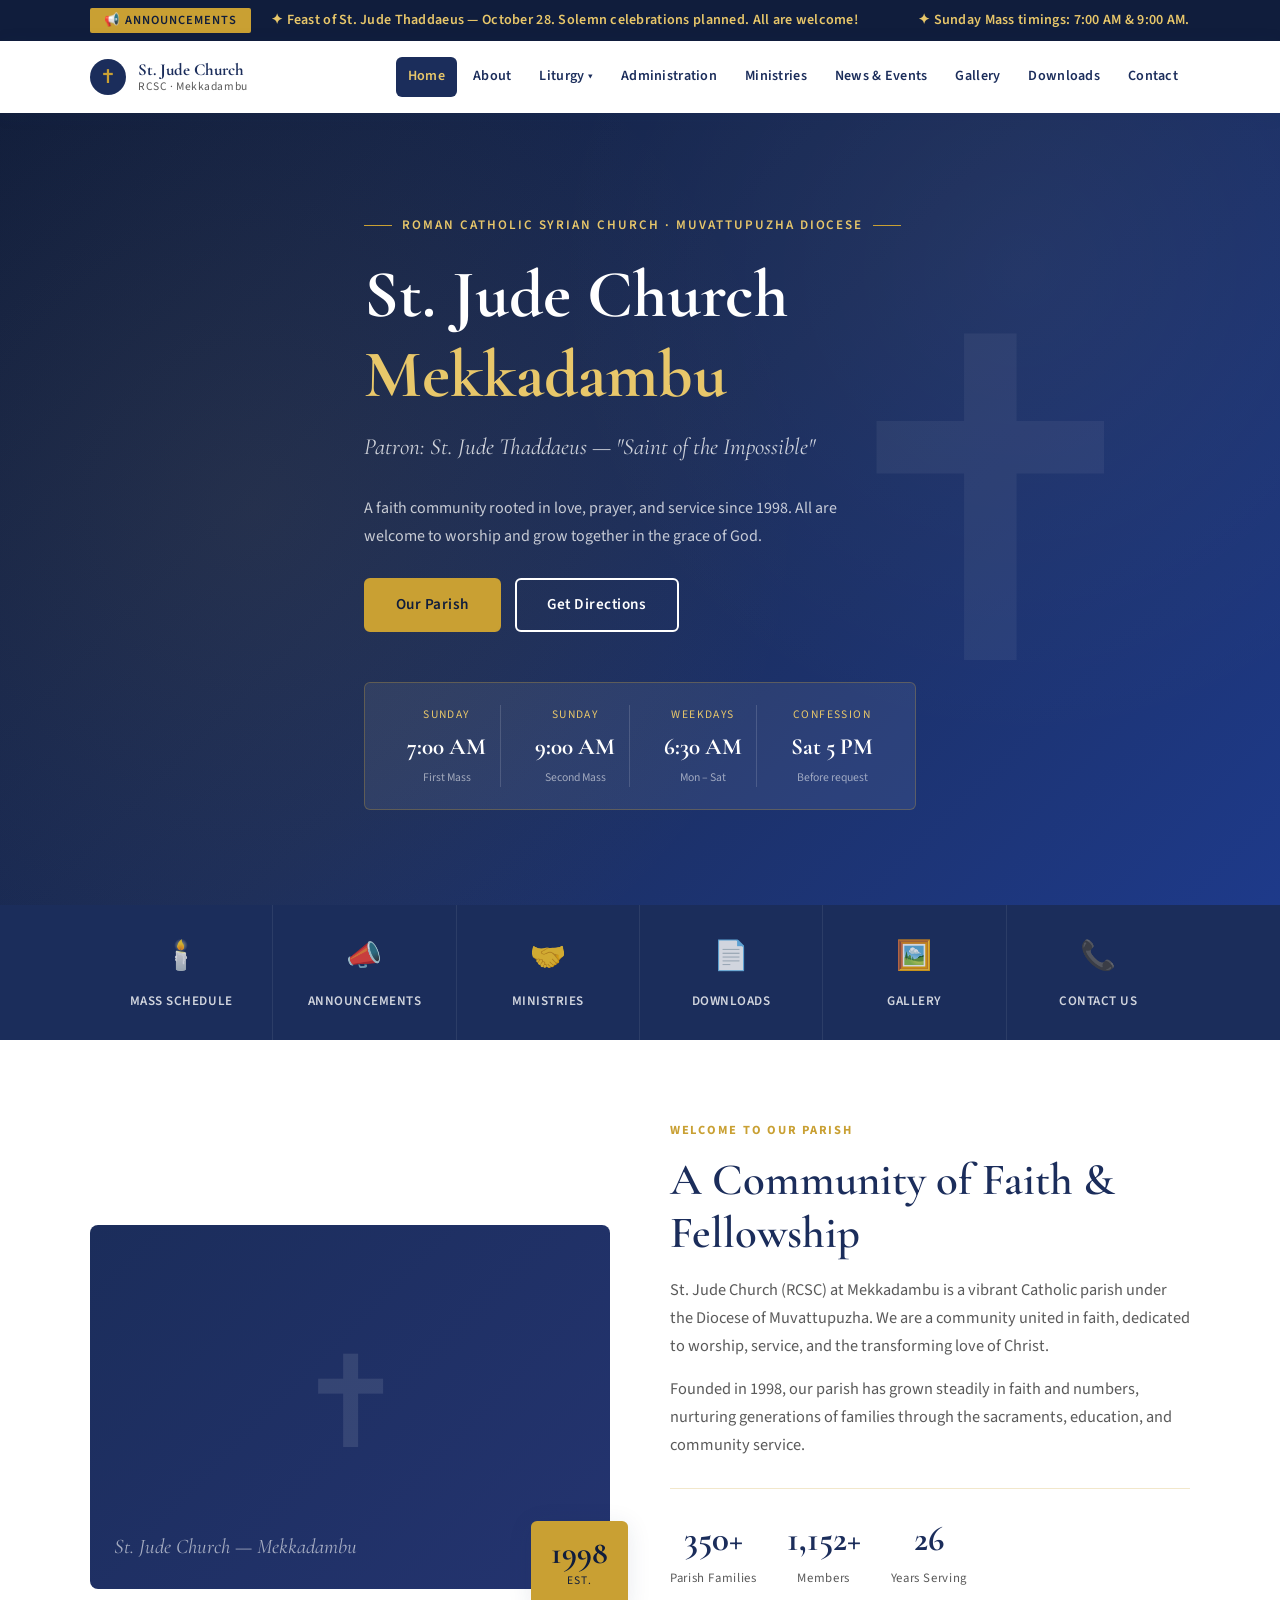
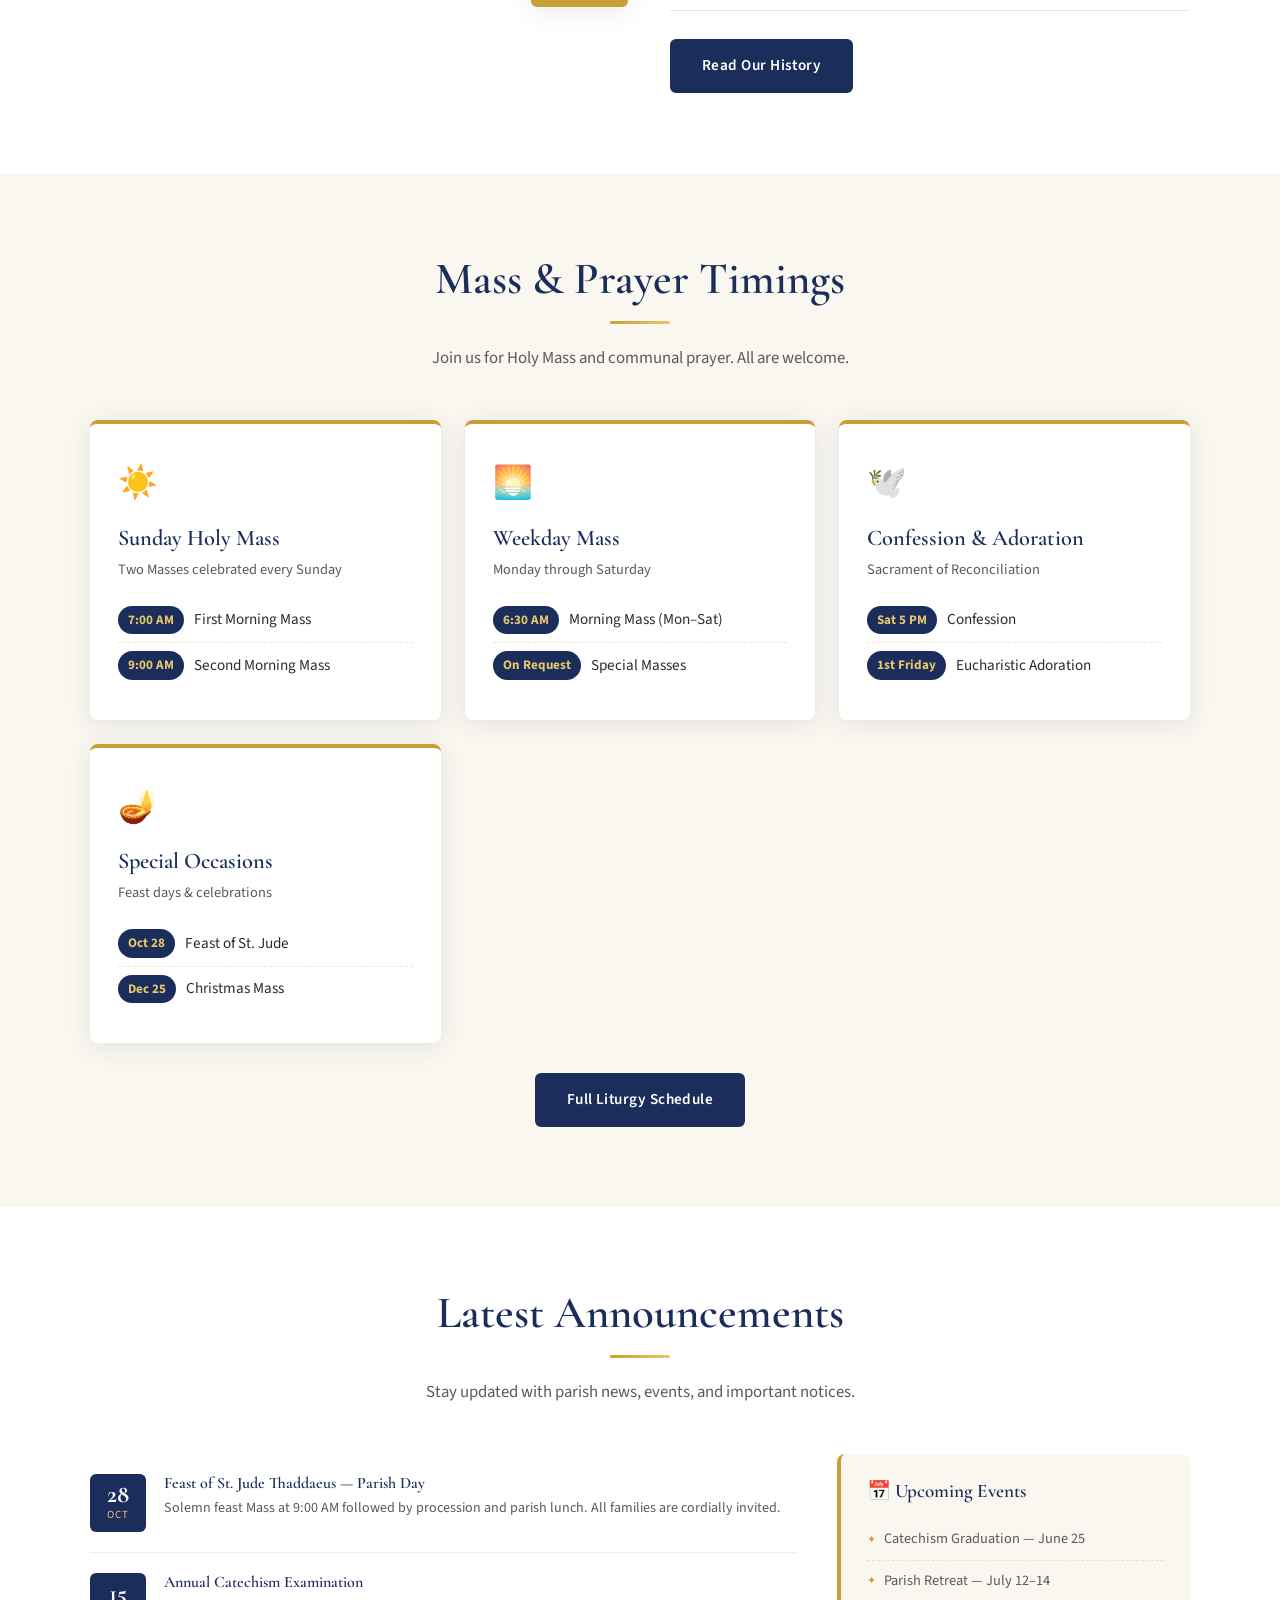
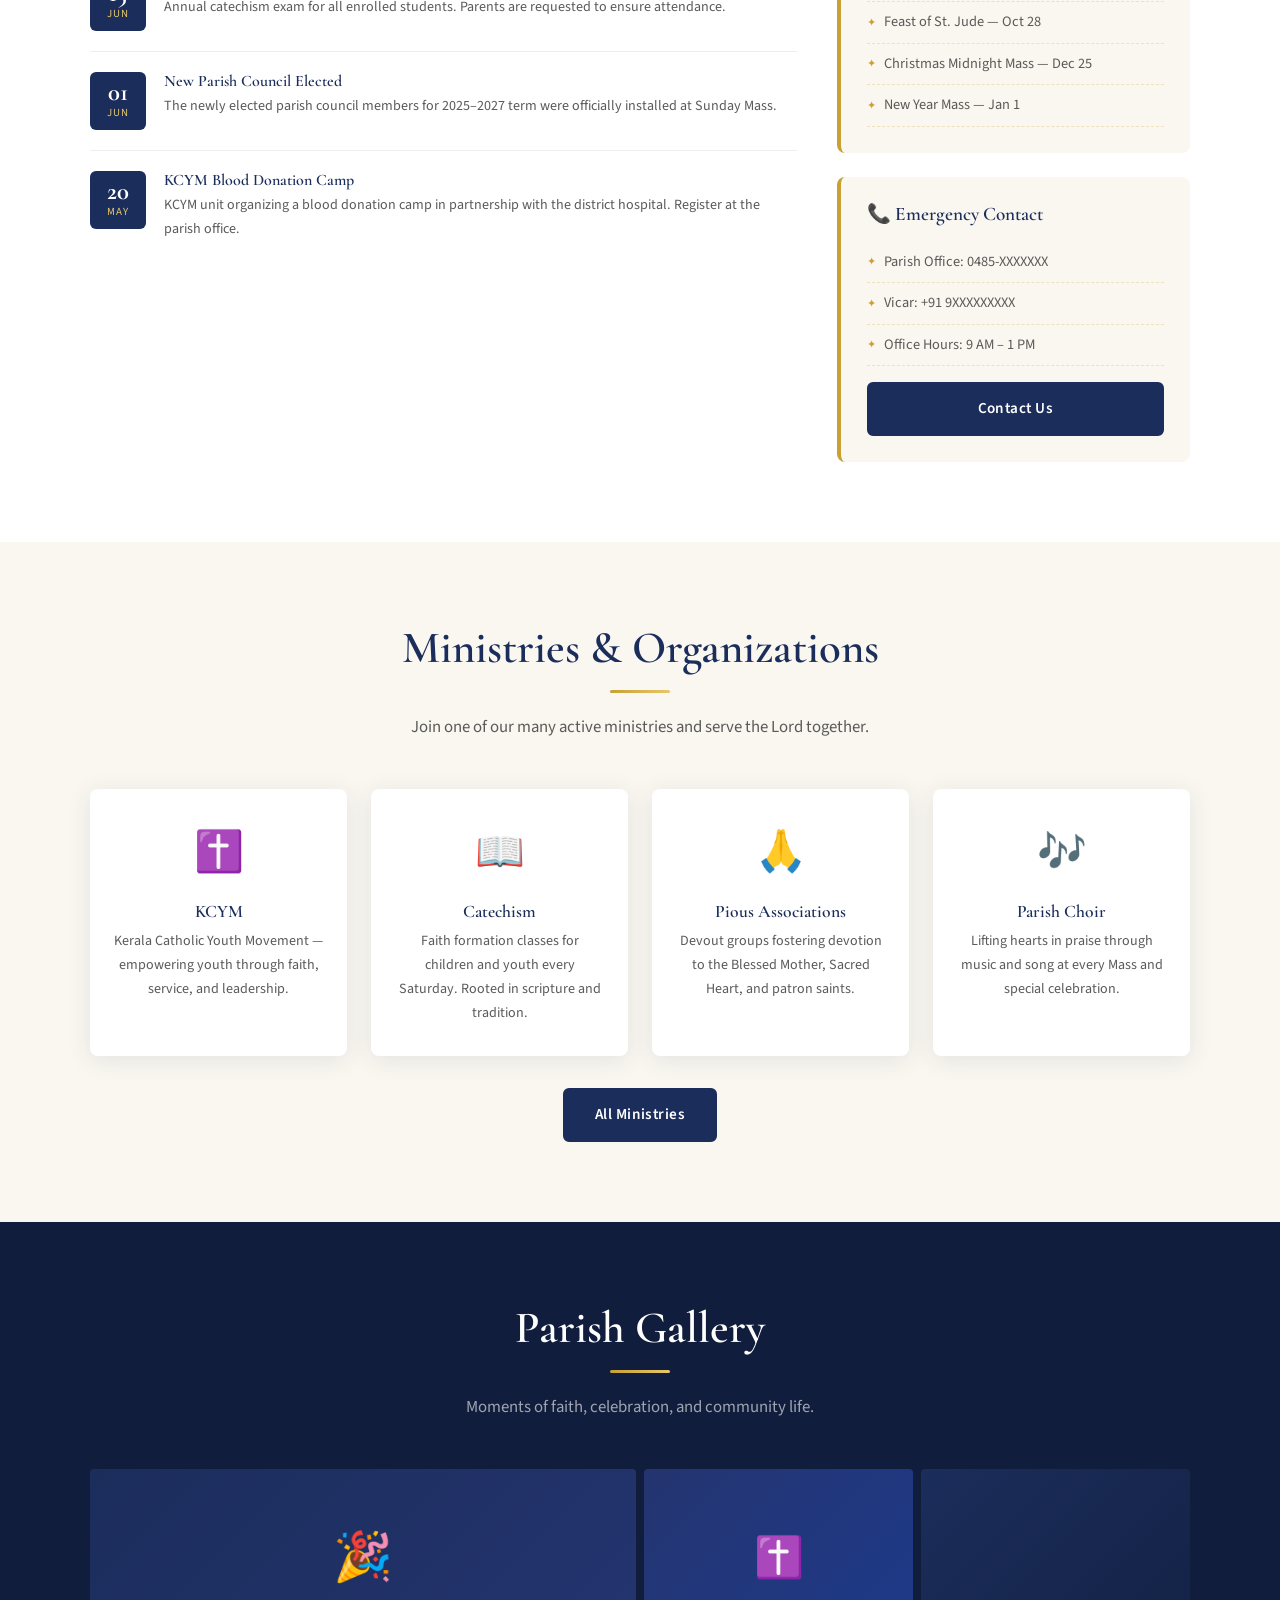
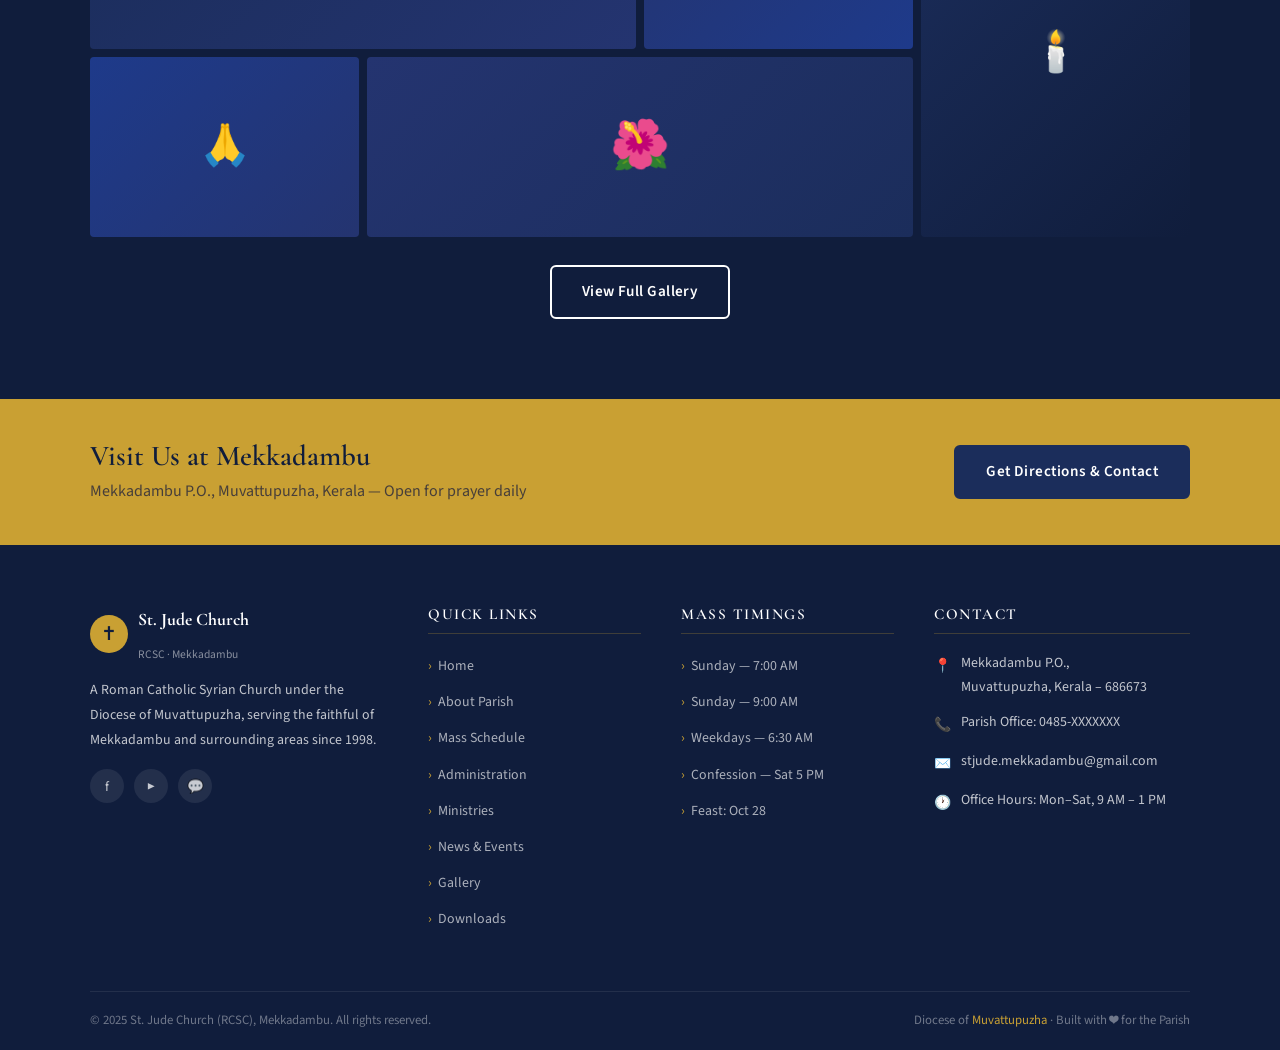
==== index.html @ ffa92507 "Add files via upload" ====
<!DOCTYPE html>
<html lang="en">
<head>
  <meta charset="UTF-8" />
  <meta name="viewport" content="width=device-width, initial-scale=1.0" />
  <meta name="description" content="St. Jude Church (RCSC), Mekkadambu — Roman Catholic Syrian Church, Muvattupuzha Diocese. Mass timings, news, and parish information." />
  <title>St. Jude Church (RCSC), Mekkadambu</title>
  <link rel="preconnect" href="https://fonts.googleapis.com" />
  <link rel="preconnect" href="https://fonts.gstatic.com" crossorigin />
  <link href="https://fonts.googleapis.com/css2?family=Cormorant+Garamond:ital,wght@0,400;0,600;0,700;1,400;1,600&family=Source+Sans+3:wght@400;600;700&display=swap" rel="stylesheet" />
  <link rel="stylesheet" href="css/style.css" />
</head>
<body>

<!-- ══════════════════════════════
     ANNOUNCEMENT TICKER
══════════════════════════════ -->
<div class="ticker-wrap" aria-label="Announcements">
  <div class="container" style="display:flex;align-items:center;">
    <span class="ticker-label">📢 Announcements</span>
    <div class="ticker-inner" style="flex:1;overflow:hidden;">
      <div class="ticker-content">
        <span>✦ Feast of St. Jude Thaddaeus — October 28. Solemn celebrations planned. All are welcome!</span>
        <span>✦ Sunday Mass timings: 7:00 AM &amp; 9:00 AM. Weekday Mass: 6:30 AM.</span>
        <span>✦ Monthly KCYM meeting — 3rd Sunday after 9:00 AM Mass.</span>
        <span>✦ Parish Bulletin for May 2025 now available. Visit Downloads page.</span>
        <span>✦ Catechism classes every Saturday from 9:00 AM – 11:00 AM.</span>
        <span>✦ Feast of St. Jude Thaddaeus — October 28. Solemn celebrations planned. All are welcome!</span>
        <span>✦ Sunday Mass timings: 7:00 AM &amp; 9:00 AM. Weekday Mass: 6:30 AM.</span>
        <span>✦ Monthly KCYM meeting — 3rd Sunday after 9:00 AM Mass.</span>
        <span>✦ Parish Bulletin for May 2025 now available. Visit Downloads page.</span>
        <span>✦ Catechism classes every Saturday from 9:00 AM – 11:00 AM.</span>
      </div>
    </div>
  </div>
</div>

<!-- ══════════════════════════════
     NAVBAR
══════════════════════════════ -->
<header id="navbar" role="banner">
  <div class="container nav-inner">
    <a href="index.html" class="nav-brand" aria-label="St. Jude Church Home">
      <div class="cross-icon" aria-hidden="true">✝</div>
      <div class="nav-brand-text">
        <span class="nav-brand-name">St. Jude Church</span>
        <span class="nav-brand-sub">RCSC · Mekkadambu</span>
      </div>
    </a>

    <nav aria-label="Main navigation">
      <ul class="nav-menu" id="navMenu">
        <li><a href="index.html" class="active">Home</a></li>
        <li><a href="about.html">About</a></li>
        <li class="nav-item">
          <a href="liturgy.html">Liturgy ▾</a>
          <ul class="dropdown">
            <li><a href="liturgy.html">Mass Schedule</a></li>
            <li><a href="liturgy.html#feast">Feast Days</a></li>
            <li><a href="liturgy.html#sacraments">Sacraments</a></li>
          </ul>
        </li>
        <li><a href="administration.html">Administration</a></li>
        <li><a href="ministries.html">Ministries</a></li>
        <li><a href="news.html">News &amp; Events</a></li>
        <li><a href="gallery.html">Gallery</a></li>
        <li><a href="downloads.html">Downloads</a></li>
        <li><a href="contact.html">Contact</a></li>
      </ul>
    </nav>

    <button class="nav-toggle" id="navToggle" aria-label="Toggle menu" aria-expanded="false">
      <span></span><span></span><span></span>
    </button>
  </div>
</header>

<!-- ══════════════════════════════
     HERO
══════════════════════════════ -->
<section class="hero" aria-labelledby="heroTitle">
  <div class="hero-bg-pattern" aria-hidden="true"></div>
  <div class="hero-cross" aria-hidden="true">✝</div>
  <div class="container">
    <div class="hero-content">
      <div class="hero-eyebrow">Roman Catholic Syrian Church · Muvattupuzha Diocese</div>
      <h1 id="heroTitle">St. Jude Church<br /><span>Mekkadambu</span></h1>
      <p class="hero-sub">Patron: St. Jude Thaddaeus — "Saint of the Impossible"</p>
      <p style="color:rgba(255,255,255,0.75);max-width:520px;margin-bottom:28px;">
        A faith community rooted in love, prayer, and service since 1998. 
        All are welcome to worship and grow together in the grace of God.
      </p>
      <div class="hero-actions">
        <a href="about.html" class="btn btn-primary">Our Parish</a>
        <a href="contact.html" class="btn btn-outline">Get Directions</a>
      </div>

      <!-- Mass Timings Strip -->
      <div class="hero-mass" role="region" aria-label="Mass timings">
        <div class="mass-item">
          <span class="mass-label">Sunday</span>
          <span class="mass-time">7:00 AM</span>
          <span class="mass-note">First Mass</span>
        </div>
        <div class="mass-item">
          <span class="mass-label">Sunday</span>
          <span class="mass-time">9:00 AM</span>
          <span class="mass-note">Second Mass</span>
        </div>
        <div class="mass-item">
          <span class="mass-label">Weekdays</span>
          <span class="mass-time">6:30 AM</span>
          <span class="mass-note">Mon – Sat</span>
        </div>
        <div class="mass-item">
          <span class="mass-label">Confession</span>
          <span class="mass-time">Sat 5 PM</span>
          <span class="mass-note">Before request</span>
        </div>
      </div>
    </div>
  </div>
</section>

<!-- ══════════════════════════════
     QUICK LINKS BAR
══════════════════════════════ -->
<div class="quick-links" role="navigation" aria-label="Quick links">
  <div class="container">
    <div class="quick-links-grid">
      <a href="liturgy.html" class="quick-link-item">
        <span class="quick-link-icon" aria-hidden="true">🕯️</span>
        <span class="quick-link-label">Mass Schedule</span>
      </a>
      <a href="news.html" class="quick-link-item">
        <span class="quick-link-icon" aria-hidden="true">📣</span>
        <span class="quick-link-label">Announcements</span>
      </a>
      <a href="ministries.html" class="quick-link-item">
        <span class="quick-link-icon" aria-hidden="true">🤝</span>
        <span class="quick-link-label">Ministries</span>
      </a>
      <a href="downloads.html" class="quick-link-item">
        <span class="quick-link-icon" aria-hidden="true">📄</span>
        <span class="quick-link-label">Downloads</span>
      </a>
      <a href="gallery.html" class="quick-link-item">
        <span class="quick-link-icon" aria-hidden="true">🖼️</span>
        <span class="quick-link-label">Gallery</span>
      </a>
      <a href="contact.html" class="quick-link-item">
        <span class="quick-link-icon" aria-hidden="true">📞</span>
        <span class="quick-link-label">Contact Us</span>
      </a>
    </div>
  </div>
</div>

<!-- ══════════════════════════════
     WELCOME / ABOUT
══════════════════════════════ -->
<section class="welcome-section section">
  <div class="container">
    <div class="welcome-grid">
      <div class="welcome-image-wrap reveal">
        <div class="img-placeholder">
          <div class="cross-large" aria-hidden="true">✝</div>
          <div style="position:absolute;bottom:24px;left:24px;color:rgba(255,255,255,0.6);font-family:var(--ff-display);font-size:1.3rem;font-style:italic;">
            St. Jude Church — Mekkadambu
          </div>
        </div>
        <div class="img-badge">
          <span class="year">1998</span>
          <span class="since">Est.</span>
        </div>
      </div>

      <div class="welcome-text reveal reveal-delay-2">
        <span class="eyebrow">Welcome to Our Parish</span>
        <h2>A Community of Faith &amp; Fellowship</h2>
        <p>St. Jude Church (RCSC) at Mekkadambu is a vibrant Catholic parish under the Diocese of Muvattupuzha. 
           We are a community united in faith, dedicated to worship, service, and the transforming love of Christ.</p>
        <p>Founded in 1998, our parish has grown steadily in faith and numbers, nurturing generations of families 
           through the sacraments, education, and community service.</p>

        <div class="welcome-stats">
          <div class="stat-item">
            <span class="stat-num" data-count="350" data-suffix="+">350+</span>
            <span class="stat-lbl">Parish Families</span>
          </div>
          <div class="stat-item">
            <span class="stat-num" data-count="1200" data-suffix="+">1200+</span>
            <span class="stat-lbl">Members</span>
          </div>
          <div class="stat-item">
            <span class="stat-num" data-count="26">26</span>
            <span class="stat-lbl">Years Serving</span>
          </div>
        </div>
        <a href="about.html" class="btn btn-navy">Read Our History</a>
      </div>
    </div>
  </div>
</section>

<!-- ══════════════════════════════
     MASS SCHEDULE
══════════════════════════════ -->
<section class="mass-section section" id="massSchedule">
  <div class="container">
    <div class="section-heading reveal">
      <h2>Mass &amp; Prayer Timings</h2>
      <div class="divider"></div>
      <p>Join us for Holy Mass and communal prayer. All are welcome.</p>
    </div>

    <div class="mass-cards">
      <div class="mass-card reveal reveal-delay-1">
        <div class="mass-card-icon">☀️</div>
        <h3>Sunday Holy Mass</h3>
        <p style="font-size:.9rem;color:var(--text-light);">Two Masses celebrated every Sunday</p>
        <ul class="time-list">
          <li><span class="time-badge">7:00 AM</span> First Morning Mass</li>
          <li><span class="time-badge">9:00 AM</span> Second Morning Mass</li>
        </ul>
      </div>

      <div class="mass-card reveal reveal-delay-2">
        <div class="mass-card-icon">🌅</div>
        <h3>Weekday Mass</h3>
        <p style="font-size:.9rem;color:var(--text-light);">Monday through Saturday</p>
        <ul class="time-list">
          <li><span class="time-badge">6:30 AM</span> Morning Mass (Mon–Sat)</li>
          <li><span class="time-badge">On Request</span> Special Masses</li>
        </ul>
      </div>

      <div class="mass-card reveal reveal-delay-3">
        <div class="mass-card-icon">🕊️</div>
        <h3>Confession &amp; Adoration</h3>
        <p style="font-size:.9rem;color:var(--text-light);">Sacrament of Reconciliation</p>
        <ul class="time-list">
          <li><span class="time-badge">Sat 5 PM</span> Confession</li>
          <li><span class="time-badge">1st Friday</span> Eucharistic Adoration</li>
        </ul>
      </div>

      <div class="mass-card reveal reveal-delay-4">
        <div class="mass-card-icon">🪔</div>
        <h3>Special Occasions</h3>
        <p style="font-size:.9rem;color:var(--text-light);">Feast days &amp; celebrations</p>
        <ul class="time-list">
          <li><span class="time-badge">Oct 28</span> Feast of St. Jude</li>
          <li><span class="time-badge">Dec 25</span> Christmas Mass</li>
        </ul>
      </div>
    </div>
    <div class="text-center" style="margin-top:30px;">
      <a href="liturgy.html" class="btn btn-navy">Full Liturgy Schedule</a>
    </div>
  </div>
</section>

<!-- ══════════════════════════════
     ANNOUNCEMENTS
══════════════════════════════ -->
<section class="announcements section bg-white" id="announcements">
  <div class="container">
    <div class="section-heading reveal">
      <h2>Latest Announcements</h2>
      <div class="divider"></div>
      <p>Stay updated with parish news, events, and important notices.</p>
    </div>

    <div class="announcements-grid">
      <div class="ann-list reveal">
        <div class="ann-item">
          <div class="ann-date"><span class="day">28</span><span class="mon">Oct</span></div>
          <div class="ann-body">
            <h4>Feast of St. Jude Thaddaeus — Parish Day</h4>
            <p>Solemn feast Mass at 9:00 AM followed by procession and parish lunch. All families are cordially invited.</p>
          </div>
        </div>
        <div class="ann-item">
          <div class="ann-date"><span class="day">15</span><span class="mon">Jun</span></div>
          <div class="ann-body">
            <h4>Annual Catechism Examination</h4>
            <p>Annual catechism exam for all enrolled students. Parents are requested to ensure attendance.</p>
          </div>
        </div>
        <div class="ann-item">
          <div class="ann-date"><span class="day">01</span><span class="mon">Jun</span></div>
          <div class="ann-body">
            <h4>New Parish Council Elected</h4>
            <p>The newly elected parish council members for 2025–2027 term were officially installed at Sunday Mass.</p>
          </div>
        </div>
        <div class="ann-item">
          <div class="ann-date"><span class="day">20</span><span class="mon">May</span></div>
          <div class="ann-body">
            <h4>KCYM Blood Donation Camp</h4>
            <p>KCYM unit organizing a blood donation camp in partnership with the district hospital. Register at the parish office.</p>
          </div>
        </div>
      </div>

      <div class="reveal reveal-delay-2">
        <div class="sidebar-card" style="margin-bottom:24px;">
          <h3>📅 Upcoming Events</h3>
          <ul>
            <li>Catechism Graduation — June 25</li>
            <li>Parish Retreat — July 12–14</li>
            <li>Feast of St. Jude — Oct 28</li>
            <li>Christmas Midnight Mass — Dec 25</li>
            <li>New Year Mass — Jan 1</li>
          </ul>
        </div>

        <div class="sidebar-card">
          <h3>📞 Emergency Contact</h3>
          <ul>
            <li>Parish Office: 0485-XXXXXXX</li>
            <li>Vicar: +91 9XXXXXXXXX</li>
            <li>Office Hours: 9 AM – 1 PM</li>
          </ul>
          <a href="contact.html" class="btn btn-navy" style="margin-top:16px;width:100%;text-align:center;">Contact Us</a>
        </div>
      </div>
    </div>
  </div>
</section>

<!-- ══════════════════════════════
     MINISTRIES PREVIEW
══════════════════════════════ -->
<section class="ministries-section section" id="ministries">
  <div class="container">
    <div class="section-heading reveal">
      <h2>Ministries &amp; Organizations</h2>
      <div class="divider"></div>
      <p>Join one of our many active ministries and serve the Lord together.</p>
    </div>

    <div class="ministries-grid">
      <div class="ministry-card reveal reveal-delay-1">
        <span class="ministry-icon">✝️</span>
        <h3>KCYM</h3>
        <p>Kerala Catholic Youth Movement — empowering youth through faith, service, and leadership.</p>
      </div>
      <div class="ministry-card reveal reveal-delay-2">
        <span class="ministry-icon">📖</span>
        <h3>Catechism</h3>
        <p>Faith formation classes for children and youth every Saturday. Rooted in scripture and tradition.</p>
      </div>
      <div class="ministry-card reveal reveal-delay-3">
        <span class="ministry-icon">🙏</span>
        <h3>Pious Associations</h3>
        <p>Devout groups fostering devotion to the Blessed Mother, Sacred Heart, and patron saints.</p>
      </div>
      <div class="ministry-card reveal reveal-delay-4">
        <span class="ministry-icon">🎶</span>
        <h3>Parish Choir</h3>
        <p>Lifting hearts in praise through music and song at every Mass and special celebration.</p>
      </div>
    </div>
    <div class="text-center" style="margin-top:32px;">
      <a href="ministries.html" class="btn btn-navy">All Ministries</a>
    </div>
  </div>
</section>

<!-- ══════════════════════════════
     GALLERY PREVIEW
══════════════════════════════ -->
<section class="gallery-preview">
  <div class="container">
    <div class="section-heading reveal">
      <h2>Parish Gallery</h2>
      <div class="divider"></div>
      <p style="color:rgba(255,255,255,0.6);">Moments of faith, celebration, and community life.</p>
    </div>

    <div class="gallery-grid">
      <div class="gallery-item wide" style="background:linear-gradient(135deg,#1b2d5b,#243470);font-size:3rem;">🎉</div>
      <div class="gallery-item" style="background:linear-gradient(135deg,#243470,#1e3a8a);font-size:2.5rem;">✝️</div>
      <div class="gallery-item tall" style="background:linear-gradient(135deg,#1b2d5b,#101d3c);font-size:2.5rem;">🕯️</div>
      <div class="gallery-item" style="background:linear-gradient(135deg,#1e3a8a,#243470);font-size:2.5rem;">🙏</div>
      <div class="gallery-item wide" style="background:linear-gradient(135deg,#243470,#1b2d5b);font-size:3rem;">🌺</div>
    </div>

    <div class="text-center" style="margin-top:28px;">
      <a href="gallery.html" class="btn btn-outline">View Full Gallery</a>
    </div>
  </div>
</section>

<!-- ══════════════════════════════
     CONTACT CTA STRIP
══════════════════════════════ -->
<div class="contact-strip">
  <div class="container">
    <div class="contact-strip-inner">
      <div>
        <h2>Visit Us at Mekkadambu</h2>
        <p>Mekkadambu P.O., Muvattupuzha, Kerala — Open for prayer daily</p>
      </div>
      <a href="contact.html" class="btn btn-navy">Get Directions &amp; Contact</a>
    </div>
  </div>
</div>

<!-- ══════════════════════════════
     FOOTER
══════════════════════════════ -->
<footer>
  <div class="container">
    <div class="footer-grid">
      <div class="footer-brand">
        <div style="display:flex;align-items:center;gap:10px;margin-bottom:14px;">
          <div style="width:38px;height:38px;background:var(--gold);border-radius:50%;display:flex;align-items:center;justify-content:center;font-size:1.2rem;color:var(--navy-dark);">✝</div>
          <div>
            <span class="nav-brand-name" style="font-family:var(--ff-display);font-size:1.1rem;">St. Jude Church</span>
            <span style="font-size:0.72rem;color:rgba(255,255,255,0.5);display:block;">RCSC · Mekkadambu</span>
          </div>
        </div>
        <p>A Roman Catholic Syrian Church under the Diocese of Muvattupuzha, serving the faithful of Mekkadambu and surrounding areas since 1998.</p>
        <div class="social-links" aria-label="Social media">
          <a href="#" class="social-link" aria-label="Facebook">f</a>
          <a href="#" class="social-link" aria-label="YouTube">▶</a>
          <a href="#" class="social-link" aria-label="WhatsApp">💬</a>
        </div>
      </div>

      <div class="footer-col">
        <h4>Quick Links</h4>
        <ul>
          <li><a href="index.html">Home</a></li>
          <li><a href="about.html">About Parish</a></li>
          <li><a href="liturgy.html">Mass Schedule</a></li>
          <li><a href="administration.html">Administration</a></li>
          <li><a href="ministries.html">Ministries</a></li>
          <li><a href="news.html">News &amp; Events</a></li>
          <li><a href="gallery.html">Gallery</a></li>
          <li><a href="downloads.html">Downloads</a></li>
        </ul>
      </div>

      <div class="footer-col">
        <h4>Mass Timings</h4>
        <ul>
          <li><a href="liturgy.html">Sunday — 7:00 AM</a></li>
          <li><a href="liturgy.html">Sunday — 9:00 AM</a></li>
          <li><a href="liturgy.html">Weekdays — 6:30 AM</a></li>
          <li><a href="liturgy.html">Confession — Sat 5 PM</a></li>
          <li><a href="liturgy.html">Feast: Oct 28</a></li>
        </ul>
      </div>

      <div class="footer-col footer-contact">
        <h4>Contact</h4>
        <p><span class="icon">📍</span>Mekkadambu P.O.,<br>Muvattupuzha, Kerala – 686673</p>
        <p><span class="icon">📞</span>Parish Office: 0485-XXXXXXX</p>
        <p><span class="icon">✉️</span>stjude.mekkadambu@gmail.com</p>
        <p><span class="icon">🕐</span>Office Hours: Mon–Sat, 9 AM – 1 PM</p>
      </div>
    </div>
  </div>

  <div class="container">
    <div class="footer-bottom">
      <p>© 2025 St. Jude Church (RCSC), Mekkadambu. All rights reserved.</p>
      <p>Diocese of <a href="#">Muvattupuzha</a> · Built with ❤️ for the Parish</p>
    </div>
  </div>
</footer>

<!-- Scroll to Top -->
<button id="scrollTop" aria-label="Scroll to top">↑</button>

<script src="js/main.js"></script>
</body>
</html>
---- css/style.css ----
/* ============================================================
   St. Jude Church (RCSC), Mekkadambu — Main Stylesheet
   Aesthetic: Sacred Elegance — Deep Navy, Gold, Ivory
   Fonts: Cormorant Garamond (display) + Source Sans 3 (body)
   ============================================================ */

/* ---------- CSS Variables ---------- */
:root {
  --navy:       #1b2d5b;
  --navy-dark:  #101d3c;
  --navy-mid:   #243470;
  --gold:       #c9a033;
  --gold-light: #e8c76a;
  --gold-pale:  #f5e9c4;
  --cream:      #faf7f0;
  --white:      #ffffff;
  --text:       #2c2c2c;
  --text-light: #5a5a5a;
  --border:     rgba(201,160,51,0.25);

  --ff-display: 'Cormorant Garamond', Georgia, serif;
  --ff-body:    'Source Sans 3', 'Segoe UI', sans-serif;

  --nav-h:      72px;
  --radius:     6px;
  --shadow:     0 4px 24px rgba(27,45,91,0.10);
  --shadow-lg:  0 12px 48px rgba(27,45,91,0.18);

  --transition: 0.3s cubic-bezier(.4,0,.2,1);
}

/* ---------- Reset & Base ---------- */
*, *::before, *::after { box-sizing: border-box; margin: 0; padding: 0; }
html { scroll-behavior: smooth; font-size: 16px; }
body {
  font-family: var(--ff-body);
  color: var(--text);
  background: var(--cream);
  line-height: 1.7;
  overflow-x: hidden;
}
img { max-width: 100%; display: block; }
a { color: var(--navy); text-decoration: none; transition: color var(--transition); }
a:hover { color: var(--gold); }
ul { list-style: none; }

/* ---------- Typography ---------- */
h1, h2, h3, h4, h5 {
  font-family: var(--ff-display);
  color: var(--navy);
  line-height: 1.2;
  font-weight: 600;
}
h1 { font-size: clamp(2.2rem, 5vw, 3.6rem); }
h2 { font-size: clamp(1.8rem, 3.5vw, 2.8rem); }
h3 { font-size: clamp(1.3rem, 2.5vw, 1.9rem); }
h4 { font-size: 1.2rem; }

p { margin-bottom: 1rem; }

/* ---------- Utility ---------- */
.container      { max-width: 1140px; margin: 0 auto; padding: 0 20px; }
.section        { padding: 80px 0; }
.section-sm     { padding: 50px 0; }
.text-center    { text-align: center; }
.text-gold      { color: var(--gold); }
.text-navy      { color: var(--navy); }
.bg-navy        { background: var(--navy); }
.bg-cream       { background: var(--cream); }
.bg-white       { background: var(--white); }

/* Section heading style */
.section-heading {
  text-align: center;
  margin-bottom: 48px;
}
.section-heading h2 { margin-bottom: 10px; }
.section-heading p  { color: var(--text-light); font-size: 1.05rem; max-width: 600px; margin: 0 auto; }
.divider {
  width: 60px; height: 3px;
  background: linear-gradient(90deg, var(--gold), var(--gold-light));
  margin: 14px auto 20px;
  border-radius: 2px;
}

/* Buttons */
.btn {
  display: inline-block;
  padding: 12px 30px;
  border-radius: var(--radius);
  font-family: var(--ff-body);
  font-weight: 600;
  font-size: 0.95rem;
  letter-spacing: 0.03em;
  cursor: pointer;
  border: 2px solid transparent;
  transition: all var(--transition);
}
.btn-primary {
  background: var(--gold);
  color: var(--navy-dark);
  border-color: var(--gold);
}
.btn-primary:hover {
  background: var(--gold-light);
  color: var(--navy-dark);
  border-color: var(--gold-light);
  transform: translateY(-2px);
  box-shadow: 0 6px 20px rgba(201,160,51,0.35);
}
.btn-outline {
  background: transparent;
  color: var(--white);
  border-color: var(--white);
}
.btn-outline:hover {
  background: var(--white);
  color: var(--navy);
  transform: translateY(-2px);
}
.btn-navy {
  background: var(--navy);
  color: var(--white);
  border-color: var(--navy);
}
.btn-navy:hover {
  background: var(--navy-dark);
  border-color: var(--navy-dark);
  transform: translateY(-2px);
}

/* ============================================================
   ANNOUNCEMENT TICKER
   ============================================================ */
.ticker-wrap {
  background: var(--navy-dark);
  color: var(--gold-light);
  padding: 8px 0;
  overflow: hidden;
  font-size: 0.88rem;
  font-weight: 600;
  letter-spacing: 0.02em;
}
.ticker-label {
  display: inline-block;
  background: var(--gold);
  color: var(--navy-dark);
  padding: 2px 14px;
  margin-right: 20px;
  border-radius: 2px;
  font-size: 0.78rem;
  text-transform: uppercase;
  letter-spacing: 0.08em;
  white-space: nowrap;
}
.ticker-content {
  display: flex;
  animation: ticker-scroll 28s linear infinite;
  white-space: nowrap;
}
.ticker-content span { margin-right: 60px; }
@keyframes ticker-scroll {
  0%   { transform: translateX(0); }
  100% { transform: translateX(-50%); }
}
.ticker-inner { display: flex; overflow: hidden; }

/* ============================================================
   NAVIGATION
   ============================================================ */
#navbar {
  position: sticky;
  top: 0;
  z-index: 1000;
  background: var(--white);
  box-shadow: 0 2px 16px rgba(27,45,91,0.10);
  transition: background var(--transition), box-shadow var(--transition);
}
#navbar.scrolled {
  box-shadow: 0 4px 24px rgba(27,45,91,0.15);
}
.nav-inner {
  display: flex;
  align-items: center;
  justify-content: space-between;
  height: var(--nav-h);
}
.nav-brand {
  display: flex;
  align-items: center;
  gap: 12px;
}
.nav-brand .cross-icon {
  width: 36px; height: 36px;
  display: flex; align-items: center; justify-content: center;
  background: var(--navy);
  border-radius: 50%;
  color: var(--gold);
  font-size: 1.2rem;
  flex-shrink: 0;
}
.nav-brand-text { line-height: 1.2; }
.nav-brand-name {
  font-family: var(--ff-display);
  font-size: 1.05rem;
  font-weight: 700;
  color: var(--navy);
  display: block;
}
.nav-brand-sub {
  font-size: 0.72rem;
  color: var(--text-light);
  display: block;
  letter-spacing: 0.05em;
}

.nav-menu {
  display: flex;
  align-items: center;
  gap: 4px;
}
.nav-menu li a {
  display: block;
  padding: 8px 12px;
  font-size: 0.88rem;
  font-weight: 600;
  color: var(--navy);
  border-radius: var(--radius);
  letter-spacing: 0.02em;
  transition: background var(--transition), color var(--transition);
}
.nav-menu li a:hover,
.nav-menu li a.active {
  background: var(--navy);
  color: var(--gold-light);
}

/* Dropdown */
.nav-item { position: relative; }
.nav-item:hover .dropdown { display: block; }
.dropdown {
  display: none;
  position: absolute;
  top: 100%;
  left: 0;
  background: var(--white);
  min-width: 200px;
  border-radius: var(--radius);
  box-shadow: var(--shadow-lg);
  padding: 8px 0;
  border-top: 3px solid var(--gold);
  z-index: 100;
}
.dropdown a {
  display: block;
  padding: 9px 18px;
  font-size: 0.85rem;
  color: var(--navy);
  border-radius: 0;
}
.dropdown a:hover { background: var(--cream); color: var(--gold); }

/* Hamburger */
.nav-toggle {
  display: none;
  flex-direction: column;
  gap: 5px;
  cursor: pointer;
  padding: 6px;
  background: none;
  border: none;
}
.nav-toggle span {
  display: block;
  width: 24px; height: 2px;
  background: var(--navy);
  border-radius: 2px;
  transition: all var(--transition);
}
.nav-toggle.open span:nth-child(1) { transform: rotate(45deg) translate(5px,5px); }
.nav-toggle.open span:nth-child(2) { opacity: 0; }
.nav-toggle.open span:nth-child(3) { transform: rotate(-45deg) translate(5px,-5px); }

/* ============================================================
   HERO
   ============================================================ */
.hero {
  position: relative;
  min-height: 88vh;
  display: flex;
  align-items: center;
  overflow: hidden;
  background: linear-gradient(135deg, var(--navy-dark) 0%, var(--navy) 50%, #1e3a8a 100%);
}
.hero-bg-pattern {
  position: absolute;
  inset: 0;
  background-image:
    radial-gradient(circle at 20% 50%, rgba(201,160,51,0.08) 0%, transparent 50%),
    radial-gradient(circle at 80% 20%, rgba(255,255,255,0.04) 0%, transparent 40%);
}
/* Ornamental cross behind hero */
.hero-cross {
  position: absolute;
  right: 8%;
  top: 50%;
  transform: translateY(-50%);
  opacity: 0.05;
  font-size: 28rem;
  color: var(--white);
  user-select: none;
  font-family: serif;
  line-height: 1;
}
.hero-content {
  position: relative;
  z-index: 2;
  max-width: 800px;
  color: var(--white);
  animation: fadeInUp 0.9s ease both;
}
.hero-eyebrow {
  display: inline-flex;
  align-items: center;
  gap: 10px;
  font-size: 0.82rem;
  letter-spacing: 0.15em;
  text-transform: uppercase;
  color: var(--gold-light);
  margin-bottom: 18px;
  font-weight: 600;
}
.hero-eyebrow::before,
.hero-eyebrow::after {
  content: '';
  width: 28px; height: 1px;
  background: var(--gold);
}
.hero h1 {
  color: var(--white);
  font-size: clamp(2.4rem, 6vw, 4.2rem);
  margin-bottom: 12px;
  font-weight: 700;
}
.hero h1 span { color: var(--gold-light); }
.hero-sub {
  font-family: var(--ff-display);
  font-size: clamp(1.1rem, 2.5vw, 1.45rem);
  color: rgba(255,255,255,0.78);
  font-style: italic;
  margin-bottom: 28px;
}
.hero-actions { display: flex; gap: 14px; flex-wrap: wrap; margin-bottom: 50px; }

/* Mass timings strip in hero */
.hero-mass {
  display: flex;
  gap: 20px;
  flex-wrap: wrap;
  padding: 22px 28px;
  background: rgba(255,255,255,0.07);
  border: 1px solid rgba(201,160,51,0.3);
  border-radius: var(--radius);
  backdrop-filter: blur(6px);
}
.mass-item { text-align: center; padding: 0 14px; border-right: 1px solid rgba(255,255,255,0.15); }
.mass-item:last-child { border-right: none; }
.mass-label {
  display: block;
  font-size: 0.72rem;
  text-transform: uppercase;
  letter-spacing: 0.12em;
  color: var(--gold-light);
  margin-bottom: 4px;
}
.mass-time {
  display: block;
  font-family: var(--ff-display);
  font-size: 1.45rem;
  font-weight: 700;
  color: var(--white);
}
.mass-note {
  display: block;
  font-size: 0.73rem;
  color: rgba(255,255,255,0.55);
}

@keyframes fadeInUp {
  from { opacity: 0; transform: translateY(30px); }
  to   { opacity: 1; transform: translateY(0); }
}

/* ============================================================
   QUICK LINKS
   ============================================================ */
.quick-links {
  background: var(--navy);
  padding: 0;
}
.quick-links-grid {
  display: grid;
  grid-template-columns: repeat(auto-fit, minmax(180px, 1fr));
}
.quick-link-item {
  display: flex;
  flex-direction: column;
  align-items: center;
  padding: 28px 16px;
  color: rgba(255,255,255,0.8);
  border-right: 1px solid rgba(255,255,255,0.08);
  transition: background var(--transition), color var(--transition);
  cursor: pointer;
  text-align: center;
}
.quick-link-item:last-child { border-right: none; }
.quick-link-item:hover { background: rgba(255,255,255,0.06); color: var(--gold-light); }
.quick-link-icon {
  font-size: 1.8rem;
  margin-bottom: 8px;
  display: block;
}
.quick-link-label {
  font-size: 0.82rem;
  font-weight: 600;
  letter-spacing: 0.04em;
  text-transform: uppercase;
}

/* ============================================================
   WELCOME / ABOUT STRIP
   ============================================================ */
.welcome-section {
  background: var(--white);
  padding: 80px 0;
}
.welcome-grid {
  display: grid;
  grid-template-columns: 1fr 1fr;
  gap: 60px;
  align-items: center;
}
.welcome-image-wrap {
  position: relative;
}
.welcome-image-wrap .img-placeholder {
  width: 100%;
  padding-bottom: 70%;
  background: linear-gradient(135deg, var(--navy) 0%, var(--navy-mid) 100%);
  border-radius: 8px;
  display: flex;
  align-items: center;
  justify-content: center;
  overflow: hidden;
  position: relative;
}
.welcome-image-wrap .img-placeholder .cross-large {
  font-size: 8rem;
  color: rgba(255,255,255,0.1);
  position: absolute;
  top: 50%; left: 50%;
  transform: translate(-50%,-50%);
  line-height: 1;
}
.img-badge {
  position: absolute;
  bottom: -18px;
  right: -18px;
  background: var(--gold);
  color: var(--navy-dark);
  padding: 16px 20px;
  border-radius: var(--radius);
  text-align: center;
  box-shadow: var(--shadow);
}
.img-badge .year { display: block; font-family: var(--ff-display); font-size: 2rem; font-weight: 700; line-height: 1; }
.img-badge .since { display: block; font-size: 0.72rem; text-transform: uppercase; letter-spacing: 0.1em; margin-top: 2px; }

.welcome-text .eyebrow {
  font-size: 0.78rem;
  text-transform: uppercase;
  letter-spacing: 0.14em;
  color: var(--gold);
  font-weight: 700;
  margin-bottom: 12px;
  display: block;
}
.welcome-text h2 { margin-bottom: 16px; }
.welcome-text p { color: var(--text-light); font-size: 1.02rem; }
.welcome-stats {
  display: flex;
  gap: 30px;
  margin: 28px 0;
  padding: 20px 0;
  border-top: 1px solid var(--border);
  border-bottom: 1px solid var(--border);
}
.stat-item { text-align: center; }
.stat-num { display: block; font-family: var(--ff-display); font-size: 2.2rem; color: var(--navy); font-weight: 700; }
.stat-lbl { display: block; font-size: 0.8rem; color: var(--text-light); letter-spacing: 0.05em; }

/* ============================================================
   MASS SCHEDULE SECTION
   ============================================================ */
.mass-section { background: var(--cream); }
.mass-cards {
  display: grid;
  grid-template-columns: repeat(auto-fit, minmax(260px, 1fr));
  gap: 24px;
  margin-top: 12px;
}
.mass-card {
  background: var(--white);
  border-radius: 8px;
  padding: 32px 28px;
  box-shadow: var(--shadow);
  border-top: 4px solid var(--gold);
  transition: transform var(--transition), box-shadow var(--transition);
}
.mass-card:hover { transform: translateY(-4px); box-shadow: var(--shadow-lg); }
.mass-card-icon { font-size: 2rem; margin-bottom: 14px; }
.mass-card h3 { margin-bottom: 6px; font-size: 1.4rem; }
.mass-card .time-list { margin: 14px 0 0; }
.time-list li {
  display: flex;
  align-items: center;
  gap: 10px;
  padding: 8px 0;
  border-bottom: 1px dashed var(--border);
  font-size: 0.95rem;
}
.time-list li:last-child { border-bottom: none; }
.time-badge {
  background: var(--navy);
  color: var(--gold-light);
  padding: 3px 10px;
  border-radius: 20px;
  font-size: 0.82rem;
  font-weight: 700;
  white-space: nowrap;
}

/* ============================================================
   ANNOUNCEMENTS
   ============================================================ */
.announcements { background: var(--white); }
.announcements-grid {
  display: grid;
  grid-template-columns: 2fr 1fr;
  gap: 40px;
}
.ann-list { }
.ann-item {
  display: flex;
  gap: 18px;
  padding: 20px 0;
  border-bottom: 1px solid #eee;
  align-items: flex-start;
}
.ann-item:last-child { border-bottom: none; }
.ann-date {
  flex-shrink: 0;
  width: 56px;
  height: 58px;
  background: var(--navy);
  border-radius: var(--radius);
  display: flex;
  flex-direction: column;
  align-items: center;
  justify-content: center;
  color: var(--white);
  text-align: center;
}
.ann-date .day { font-family: var(--ff-display); font-size: 1.55rem; font-weight: 700; line-height: 1; }
.ann-date .mon { font-size: 0.68rem; text-transform: uppercase; letter-spacing: 0.08em; color: var(--gold-light); }
.ann-body h4 { margin-bottom: 4px; font-size: 1rem; }
.ann-body p { font-size: 0.88rem; color: var(--text-light); margin: 0; }

.sidebar-card {
  background: var(--cream);
  border-radius: 8px;
  padding: 26px;
  border-left: 4px solid var(--gold);
}
.sidebar-card h3 { font-size: 1.2rem; margin-bottom: 16px; }
.sidebar-card ul li {
  padding: 8px 0;
  border-bottom: 1px dashed var(--border);
  font-size: 0.9rem;
  color: var(--text-light);
  display: flex;
  align-items: center;
  gap: 8px;
}
.sidebar-card ul li::before {
  content: '✦';
  color: var(--gold);
  font-size: 0.7rem;
  flex-shrink: 0;
}

/* ============================================================
   MINISTRIES CARDS
   ============================================================ */
.ministries-section { background: var(--cream); }
.ministries-grid {
  display: grid;
  grid-template-columns: repeat(auto-fit, minmax(240px, 1fr));
  gap: 24px;
}
.ministry-card {
  background: var(--white);
  border-radius: 8px;
  padding: 30px 24px;
  box-shadow: var(--shadow);
  text-align: center;
  transition: all var(--transition);
  position: relative;
  overflow: hidden;
}
.ministry-card::before {
  content: '';
  position: absolute;
  bottom: 0; left: 0; right: 0;
  height: 3px;
  background: linear-gradient(90deg, var(--gold), var(--gold-light));
  transform: scaleX(0);
  transition: transform var(--transition);
}
.ministry-card:hover { transform: translateY(-5px); box-shadow: var(--shadow-lg); }
.ministry-card:hover::before { transform: scaleX(1); }
.ministry-icon { font-size: 2.5rem; margin-bottom: 14px; display: block; }
.ministry-card h3 { font-size: 1.1rem; margin-bottom: 8px; }
.ministry-card p { font-size: 0.88rem; color: var(--text-light); margin: 0; }

/* ============================================================
   NEWS & EVENTS CARDS
   ============================================================ */
.news-grid {
  display: grid;
  grid-template-columns: repeat(auto-fit, minmax(300px, 1fr));
  gap: 28px;
}
.news-card {
  background: var(--white);
  border-radius: 8px;
  overflow: hidden;
  box-shadow: var(--shadow);
  transition: all var(--transition);
}
.news-card:hover { transform: translateY(-5px); box-shadow: var(--shadow-lg); }
.news-img {
  height: 200px;
  background: linear-gradient(135deg, var(--navy) 0%, var(--navy-mid) 100%);
  display: flex;
  align-items: center;
  justify-content: center;
  font-size: 3.5rem;
  position: relative;
  overflow: hidden;
}
.news-img .news-tag {
  position: absolute;
  top: 14px; left: 14px;
  background: var(--gold);
  color: var(--navy-dark);
  font-size: 0.72rem;
  font-weight: 700;
  text-transform: uppercase;
  letter-spacing: 0.08em;
  padding: 4px 10px;
  border-radius: 3px;
}
.news-body { padding: 22px; }
.news-meta {
  font-size: 0.78rem;
  color: var(--text-light);
  margin-bottom: 8px;
}
.news-body h3 { font-size: 1.15rem; margin-bottom: 8px; }
.news-body p { font-size: 0.88rem; color: var(--text-light); margin-bottom: 14px; }
.news-link {
  font-size: 0.85rem;
  font-weight: 700;
  color: var(--navy);
  display: inline-flex;
  align-items: center;
  gap: 5px;
}
.news-link:hover { color: var(--gold); }
.news-link::after { content: '→'; transition: transform var(--transition); }
.news-link:hover::after { transform: translateX(3px); }

/* ============================================================
   GALLERY (Home preview)
   ============================================================ */
.gallery-preview { background: var(--navy-dark); padding: 80px 0; }
.gallery-preview .section-heading h2 { color: var(--white); }
.gallery-preview .section-heading p { color: rgba(255,255,255,0.6); }
.gallery-grid {
  display: grid;
  grid-template-columns: repeat(4, 1fr);
  grid-template-rows: repeat(2, 180px);
  gap: 8px;
}
.gallery-item {
  background: var(--navy-mid);
  border-radius: 4px;
  display: flex;
  align-items: center;
  justify-content: center;
  font-size: 2.5rem;
  overflow: hidden;
  transition: opacity var(--transition), transform var(--transition);
  cursor: pointer;
}
.gallery-item:hover { opacity: 0.85; transform: scale(0.98); }
.gallery-item.wide { grid-column: span 2; }
.gallery-item.tall { grid-row: span 2; }
.gallery-item img { width: 100%; height: 100%; object-fit: cover; }

/* ============================================================
   CONTACT STRIP
   ============================================================ */
.contact-strip {
  background: var(--gold);
  padding: 40px 0;
}
.contact-strip-inner {
  display: flex;
  align-items: center;
  justify-content: space-between;
  gap: 20px;
  flex-wrap: wrap;
}
.contact-strip h2 {
  color: var(--navy-dark);
  font-size: 1.8rem;
  margin: 0;
}
.contact-strip p { color: rgba(27,29,60,0.75); margin: 4px 0 0; }

/* ============================================================
   FOOTER
   ============================================================ */
footer {
  background: var(--navy-dark);
  color: rgba(255,255,255,0.75);
  padding: 60px 0 0;
}
.footer-grid {
  display: grid;
  grid-template-columns: 1.4fr 1fr 1fr 1.2fr;
  gap: 40px;
  margin-bottom: 50px;
}
.footer-brand .nav-brand-name { font-size: 1.2rem; color: var(--white); margin-bottom: 10px; display: block; }
.footer-brand p { font-size: 0.87rem; line-height: 1.8; }
.footer-brand .social-links { display: flex; gap: 10px; margin-top: 16px; }
.social-link {
  width: 34px; height: 34px;
  background: rgba(255,255,255,0.08);
  border-radius: 50%;
  display: flex; align-items: center; justify-content: center;
  font-size: 0.85rem;
  color: rgba(255,255,255,0.75);
  transition: background var(--transition), color var(--transition);
}
.social-link:hover { background: var(--gold); color: var(--navy-dark); }

.footer-col h4 {
  color: var(--white);
  font-size: 0.95rem;
  text-transform: uppercase;
  letter-spacing: 0.1em;
  margin-bottom: 18px;
  padding-bottom: 10px;
  border-bottom: 1px solid rgba(201,160,51,0.25);
}
.footer-col ul li { margin-bottom: 9px; }
.footer-col ul li a {
  font-size: 0.87rem;
  color: rgba(255,255,255,0.65);
  transition: color var(--transition), padding-left var(--transition);
  display: inline-flex;
  align-items: center;
  gap: 6px;
}
.footer-col ul li a::before { content: '›'; color: var(--gold); }
.footer-col ul li a:hover { color: var(--gold-light); padding-left: 4px; }

.footer-contact p {
  display: flex;
  align-items: flex-start;
  gap: 10px;
  font-size: 0.87rem;
  margin-bottom: 12px;
}
.footer-contact .icon { flex-shrink: 0; color: var(--gold); margin-top: 3px; }

.footer-bottom {
  border-top: 1px solid rgba(255,255,255,0.08);
  padding: 18px 0;
  display: flex;
  align-items: center;
  justify-content: space-between;
  flex-wrap: wrap;
  gap: 10px;
}
.footer-bottom p { font-size: 0.8rem; color: rgba(255,255,255,0.4); margin: 0; }
.footer-bottom a { color: var(--gold); }

/* ============================================================
   PAGE HERO (inner pages)
   ============================================================ */
.page-hero {
  background: linear-gradient(135deg, var(--navy-dark) 0%, var(--navy) 100%);
  padding: 70px 0;
  text-align: center;
  position: relative;
  overflow: hidden;
}
.page-hero::after {
  content: '';
  position: absolute;
  inset: 0;
  background-image: radial-gradient(circle at 70% 50%, rgba(201,160,51,0.07) 0%, transparent 60%);
}
.page-hero h1 { color: var(--white); position: relative; z-index: 1; }
.breadcrumb {
  display: flex;
  align-items: center;
  justify-content: center;
  gap: 8px;
  margin-top: 14px;
  font-size: 0.85rem;
  color: rgba(255,255,255,0.55);
  position: relative;
  z-index: 1;
}
.breadcrumb a { color: var(--gold-light); }
.breadcrumb span { color: rgba(255,255,255,0.3); }

/* ============================================================
   ABOUT PAGE
   ============================================================ */
.history-section { background: var(--white); }
.history-grid { display: grid; grid-template-columns: 1fr 1fr; gap: 60px; align-items: start; }
.timeline { position: relative; padding-left: 28px; }
.timeline::before {
  content: '';
  position: absolute;
  left: 8px; top: 0; bottom: 0;
  width: 2px;
  background: linear-gradient(180deg, var(--gold), var(--navy));
}
.timeline-item { position: relative; margin-bottom: 30px; }
.timeline-dot {
  position: absolute;
  left: -24px; top: 4px;
  width: 14px; height: 14px;
  background: var(--gold);
  border-radius: 50%;
  border: 2px solid var(--white);
  box-shadow: 0 0 0 3px var(--gold-pale);
}
.timeline-item h4 { margin-bottom: 4px; color: var(--navy); }
.timeline-item p { font-size: 0.88rem; color: var(--text-light); margin: 0; }
.timeline-year { color: var(--gold); font-size: 0.78rem; font-weight: 700; margin-bottom: 4px; }

.mission-vision {
  display: grid;
  grid-template-columns: 1fr 1fr;
  gap: 24px;
  margin-top: 50px;
}
.mv-card {
  padding: 36px 30px;
  border-radius: 8px;
  position: relative;
  overflow: hidden;
}
.mv-card.mission { background: var(--navy); color: var(--white); }
.mv-card.vision  { background: var(--gold); color: var(--navy-dark); }
.mv-card h3 { margin-bottom: 14px; font-size: 1.5rem; }
.mv-card.mission h3 { color: var(--gold-light); }
.mv-card.vision  h3 { color: var(--navy-dark); }
.mv-card p { font-size: 0.95rem; margin: 0; line-height: 1.8; }
.mv-card.mission p { color: rgba(255,255,255,0.8); }

/* ============================================================
   LITURGY PAGE
   ============================================================ */
.schedule-table { width: 100%; border-collapse: collapse; margin: 16px 0; }
.schedule-table th {
  background: var(--navy);
  color: var(--gold-light);
  padding: 14px 18px;
  text-align: left;
  font-size: 0.85rem;
  text-transform: uppercase;
  letter-spacing: 0.08em;
}
.schedule-table td { padding: 13px 18px; border-bottom: 1px solid #eee; font-size: 0.95rem; }
.schedule-table tr:nth-child(even) td { background: var(--cream); }
.schedule-table tr:hover td { background: var(--gold-pale); }
.schedule-table .time-col { color: var(--navy); font-weight: 700; }

/* ============================================================
   ADMINISTRATION PAGE
   ============================================================ */
.admin-grid { display: grid; grid-template-columns: repeat(auto-fit, minmax(220px, 1fr)); gap: 24px; }
.admin-card {
  background: var(--white);
  border-radius: 8px;
  padding: 28px 20px;
  text-align: center;
  box-shadow: var(--shadow);
  border-top: 3px solid transparent;
  transition: all var(--transition);
}
.admin-card:hover { border-top-color: var(--gold); transform: translateY(-4px); box-shadow: var(--shadow-lg); }
.admin-avatar {
  width: 80px; height: 80px;
  border-radius: 50%;
  background: linear-gradient(135deg, var(--navy), var(--navy-mid));
  display: flex; align-items: center; justify-content: center;
  font-size: 2rem;
  margin: 0 auto 14px;
  color: var(--gold-light);
}
.admin-card h4 { margin-bottom: 4px; }
.admin-role {
  font-size: 0.78rem;
  text-transform: uppercase;
  letter-spacing: 0.08em;
  color: var(--gold);
  font-weight: 700;
}

/* ============================================================
   DOWNLOADS PAGE
   ============================================================ */
.download-card {
  display: flex;
  align-items: center;
  gap: 18px;
  padding: 18px 24px;
  background: var(--white);
  border-radius: 8px;
  box-shadow: var(--shadow);
  margin-bottom: 14px;
  transition: box-shadow var(--transition);
}
.download-card:hover { box-shadow: var(--shadow-lg); }
.download-icon {
  width: 46px; height: 46px;
  flex-shrink: 0;
  background: var(--navy);
  border-radius: var(--radius);
  display: flex; align-items: center; justify-content: center;
  font-size: 1.3rem;
  color: var(--gold-light);
}
.download-info { flex: 1; }
.download-info h4 { margin-bottom: 2px; font-size: 1rem; }
.download-info p { margin: 0; font-size: 0.83rem; color: var(--text-light); }
.download-size { font-size: 0.78rem; color: var(--text-light); margin-right: 12px; }

/* ============================================================
   CONTACT PAGE
   ============================================================ */
.contact-grid { display: grid; grid-template-columns: 1fr 1.2fr; gap: 50px; }
.contact-info-card {
  background: var(--navy);
  color: var(--white);
  border-radius: 8px;
  padding: 40px 34px;
}
.contact-info-card h3 { color: var(--gold-light); font-size: 1.6rem; margin-bottom: 24px; }
.contact-detail {
  display: flex;
  gap: 14px;
  margin-bottom: 20px;
  align-items: flex-start;
}
.contact-detail .icon-box {
  width: 38px; height: 38px;
  flex-shrink: 0;
  background: rgba(201,160,51,0.15);
  border-radius: 50%;
  display: flex; align-items: center; justify-content: center;
  color: var(--gold);
  font-size: 1rem;
}
.contact-detail .detail-text { }
.contact-detail .detail-text strong { display: block; color: var(--white); font-size: 0.9rem; margin-bottom: 2px; }
.contact-detail .detail-text span { font-size: 0.87rem; color: rgba(255,255,255,0.65); }

.map-embed {
  margin-top: 22px;
  border-radius: 8px;
  overflow: hidden;
  height: 180px;
  background: var(--navy-mid);
  display: flex; align-items: center; justify-content: center;
  font-size: 0.85rem;
  color: rgba(255,255,255,0.5);
}

.contact-form { }
.form-group { margin-bottom: 18px; }
.form-group label {
  display: block;
  font-size: 0.85rem;
  font-weight: 600;
  color: var(--navy);
  margin-bottom: 6px;
  letter-spacing: 0.03em;
}
.form-control {
  width: 100%;
  padding: 12px 16px;
  border: 2px solid #e0e0e0;
  border-radius: var(--radius);
  font-family: var(--ff-body);
  font-size: 0.95rem;
  color: var(--text);
  background: var(--white);
  transition: border-color var(--transition), box-shadow var(--transition);
  outline: none;
}
.form-control:focus {
  border-color: var(--navy);
  box-shadow: 0 0 0 3px rgba(27,45,91,0.08);
}
textarea.form-control { resize: vertical; min-height: 130px; }
.form-row { display: grid; grid-template-columns: 1fr 1fr; gap: 16px; }

/* ============================================================
   SCROLL TO TOP
   ============================================================ */
#scrollTop {
  position: fixed;
  bottom: 28px; right: 28px;
  width: 44px; height: 44px;
  background: var(--navy);
  color: var(--gold-light);
  border: none;
  border-radius: 50%;
  cursor: pointer;
  display: flex; align-items: center; justify-content: center;
  font-size: 1.1rem;
  box-shadow: var(--shadow);
  opacity: 0;
  transform: translateY(10px);
  transition: opacity var(--transition), transform var(--transition), background var(--transition);
  z-index: 500;
}
#scrollTop.visible { opacity: 1; transform: translateY(0); }
#scrollTop:hover { background: var(--gold); color: var(--navy-dark); }

/* ============================================================
   REVEAL ANIMATIONS
   ============================================================ */
.reveal {
  opacity: 0;
  transform: translateY(24px);
  transition: opacity 0.65s ease, transform 0.65s ease;
}
.reveal.visible {
  opacity: 1;
  transform: translateY(0);
}
.reveal-delay-1 { transition-delay: 0.1s; }
.reveal-delay-2 { transition-delay: 0.2s; }
.reveal-delay-3 { transition-delay: 0.3s; }
.reveal-delay-4 { transition-delay: 0.4s; }

/* ============================================================
   GALLERY PAGE
   ============================================================ */
.gallery-full-grid {
  display: grid;
  grid-template-columns: repeat(3, 1fr);
  gap: 12px;
}
.gallery-thumb {
  aspect-ratio: 4/3;
  background: var(--navy-mid);
  border-radius: var(--radius);
  overflow: hidden;
  cursor: pointer;
  display: flex; align-items: center; justify-content: center;
  font-size: 3rem;
  transition: opacity var(--transition), transform var(--transition);
  position: relative;
}
.gallery-thumb:hover { opacity: 0.88; transform: scale(0.98); }
.gallery-thumb img { width: 100%; height: 100%; object-fit: cover; }
.gallery-overlay {
  position: absolute;
  inset: 0;
  background: rgba(27,45,91,0.4);
  display: flex; align-items: center; justify-content: center;
  opacity: 0;
  transition: opacity var(--transition);
  font-size: 1.5rem;
  color: var(--white);
}
.gallery-thumb:hover .gallery-overlay { opacity: 1; }

/* Lightbox */
.lightbox {
  display: none;
  position: fixed;
  inset: 0;
  background: rgba(0,0,0,0.92);
  z-index: 2000;
  align-items: center;
  justify-content: center;
}
.lightbox.active { display: flex; }
.lightbox-inner { position: relative; max-width: 90vw; max-height: 90vh; }
.lightbox-inner img { max-width: 100%; max-height: 80vh; border-radius: 4px; }
.lightbox-close {
  position: fixed;
  top: 20px; right: 24px;
  color: var(--white);
  font-size: 2rem;
  cursor: pointer;
  background: none;
  border: none;
  line-height: 1;
}

/* ============================================================
   RESPONSIVE
   ============================================================ */
@media (max-width: 1024px) {
  .footer-grid { grid-template-columns: 1fr 1fr; }
  .welcome-grid { gap: 36px; }
}

@media (max-width: 768px) {
  :root { --nav-h: 62px; }

  .nav-menu {
    display: none;
    position: fixed;
    top: var(--nav-h);
    left: 0; right: 0;
    background: var(--white);
    flex-direction: column;
    padding: 16px 0 24px;
    border-bottom: 3px solid var(--gold);
    box-shadow: var(--shadow-lg);
    z-index: 999;
    align-items: flex-start;
  }
  .nav-menu.open { display: flex; }
  .nav-menu li { width: 100%; }
  .nav-menu li a { padding: 11px 24px; border-radius: 0; }
  .nav-toggle { display: flex; }
  .dropdown { position: static; box-shadow: none; border: none; border-left: 3px solid var(--gold); margin-left: 24px; padding: 0; }
  .nav-item:hover .dropdown { display: none; }
  .nav-item.open .dropdown { display: block; }

  .hero { min-height: 70vh; }
  .hero-cross { display: none; }
  .hero-actions { flex-direction: column; }
  .hero-mass { padding: 16px; gap: 12px; }
  .mass-item { padding: 0 10px; }

  .welcome-grid, .history-grid, .announcements-grid, .contact-grid,
  .mission-vision, .footer-grid { grid-template-columns: 1fr; }

  .gallery-grid { grid-template-columns: repeat(2, 1fr); grid-template-rows: auto; }
  .gallery-item.wide, .gallery-item.tall { grid-column: auto; grid-row: auto; }

  .gallery-full-grid { grid-template-columns: repeat(2, 1fr); }

  .img-badge { display: none; }

  .welcome-stats { gap: 16px; }

  .section { padding: 55px 0; }

  .footer-grid { gap: 28px; }

  .contact-strip-inner { flex-direction: column; text-align: center; }

  .form-row { grid-template-columns: 1fr; }
}

@media (max-width: 480px) {
  .quick-links-grid { grid-template-columns: repeat(3, 1fr); }
  .gallery-grid { grid-template-columns: 1fr 1fr; }
  .gallery-full-grid { grid-template-columns: 1fr 1fr; }
  .hero-mass { flex-direction: column; }
  .mass-item { border-right: none; border-bottom: 1px solid rgba(255,255,255,0.15); padding: 8px 0; }
  .mass-item:last-child { border-bottom: none; }
}
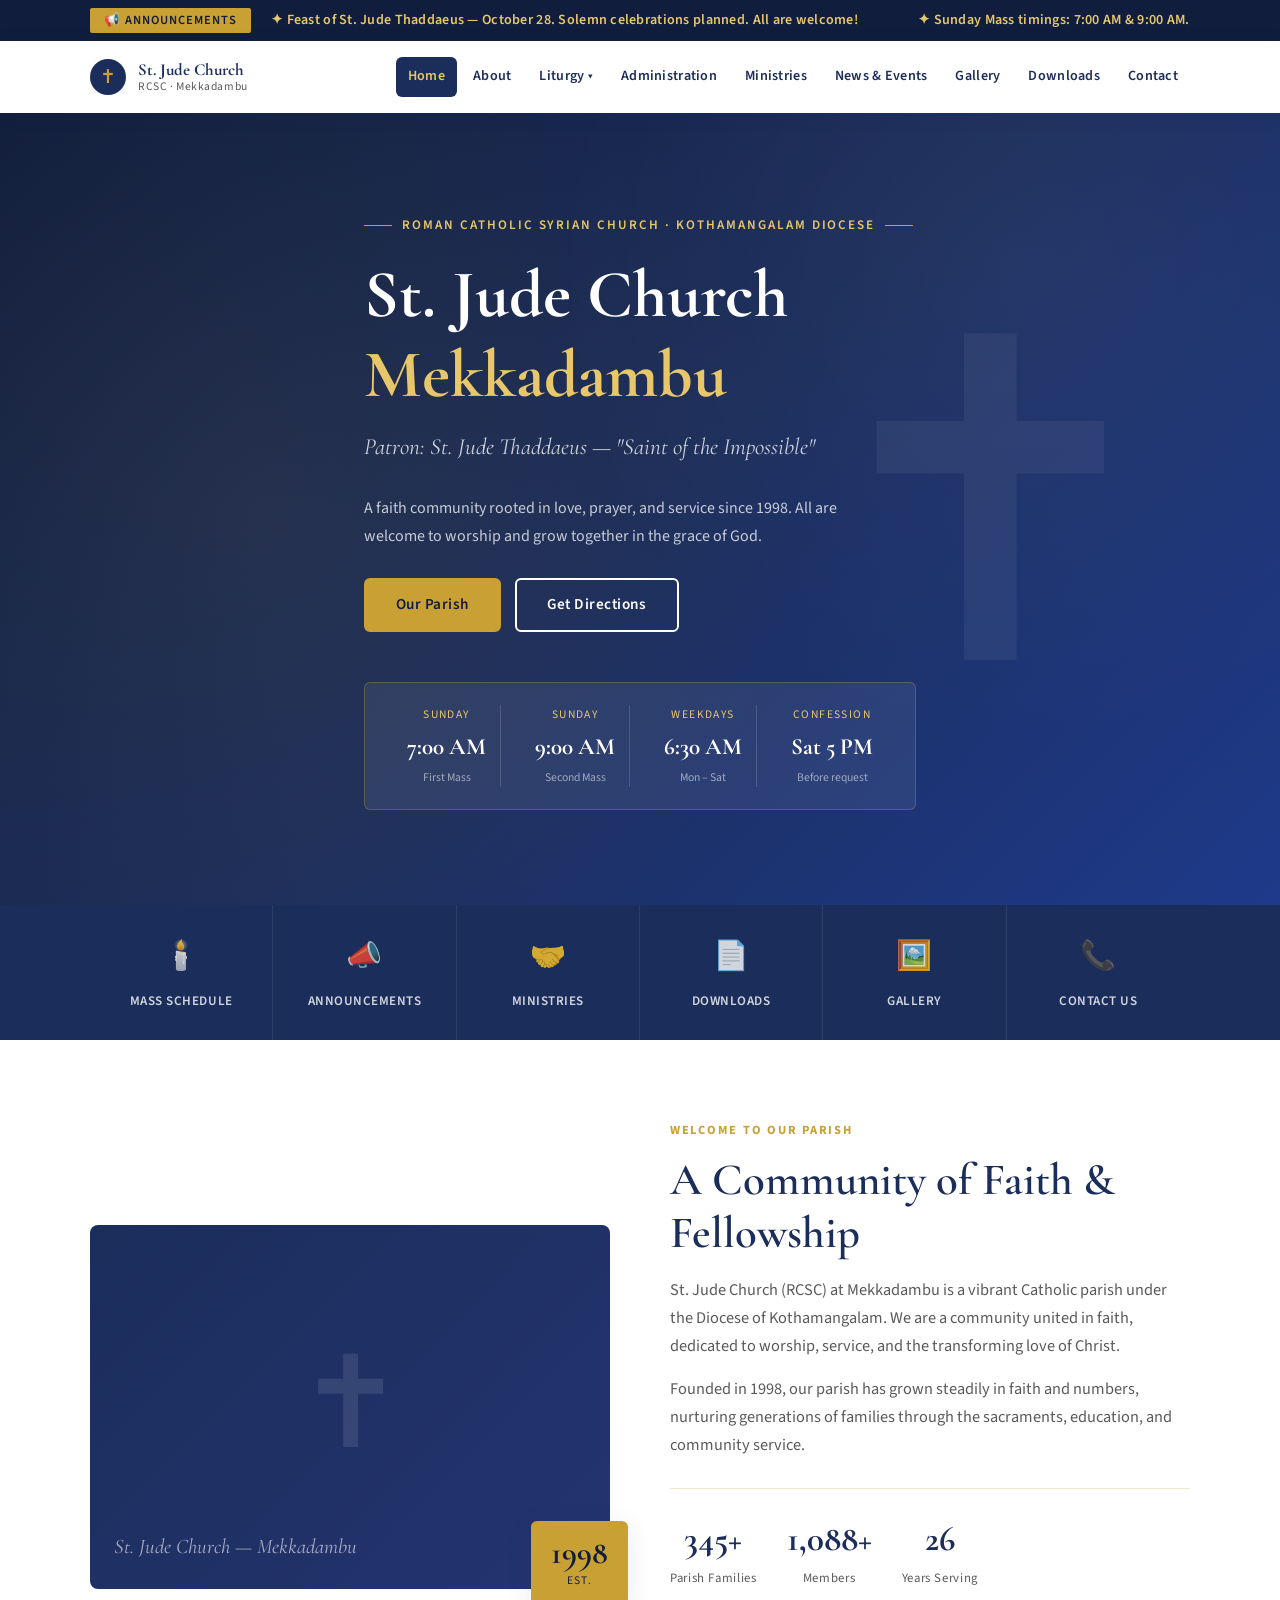
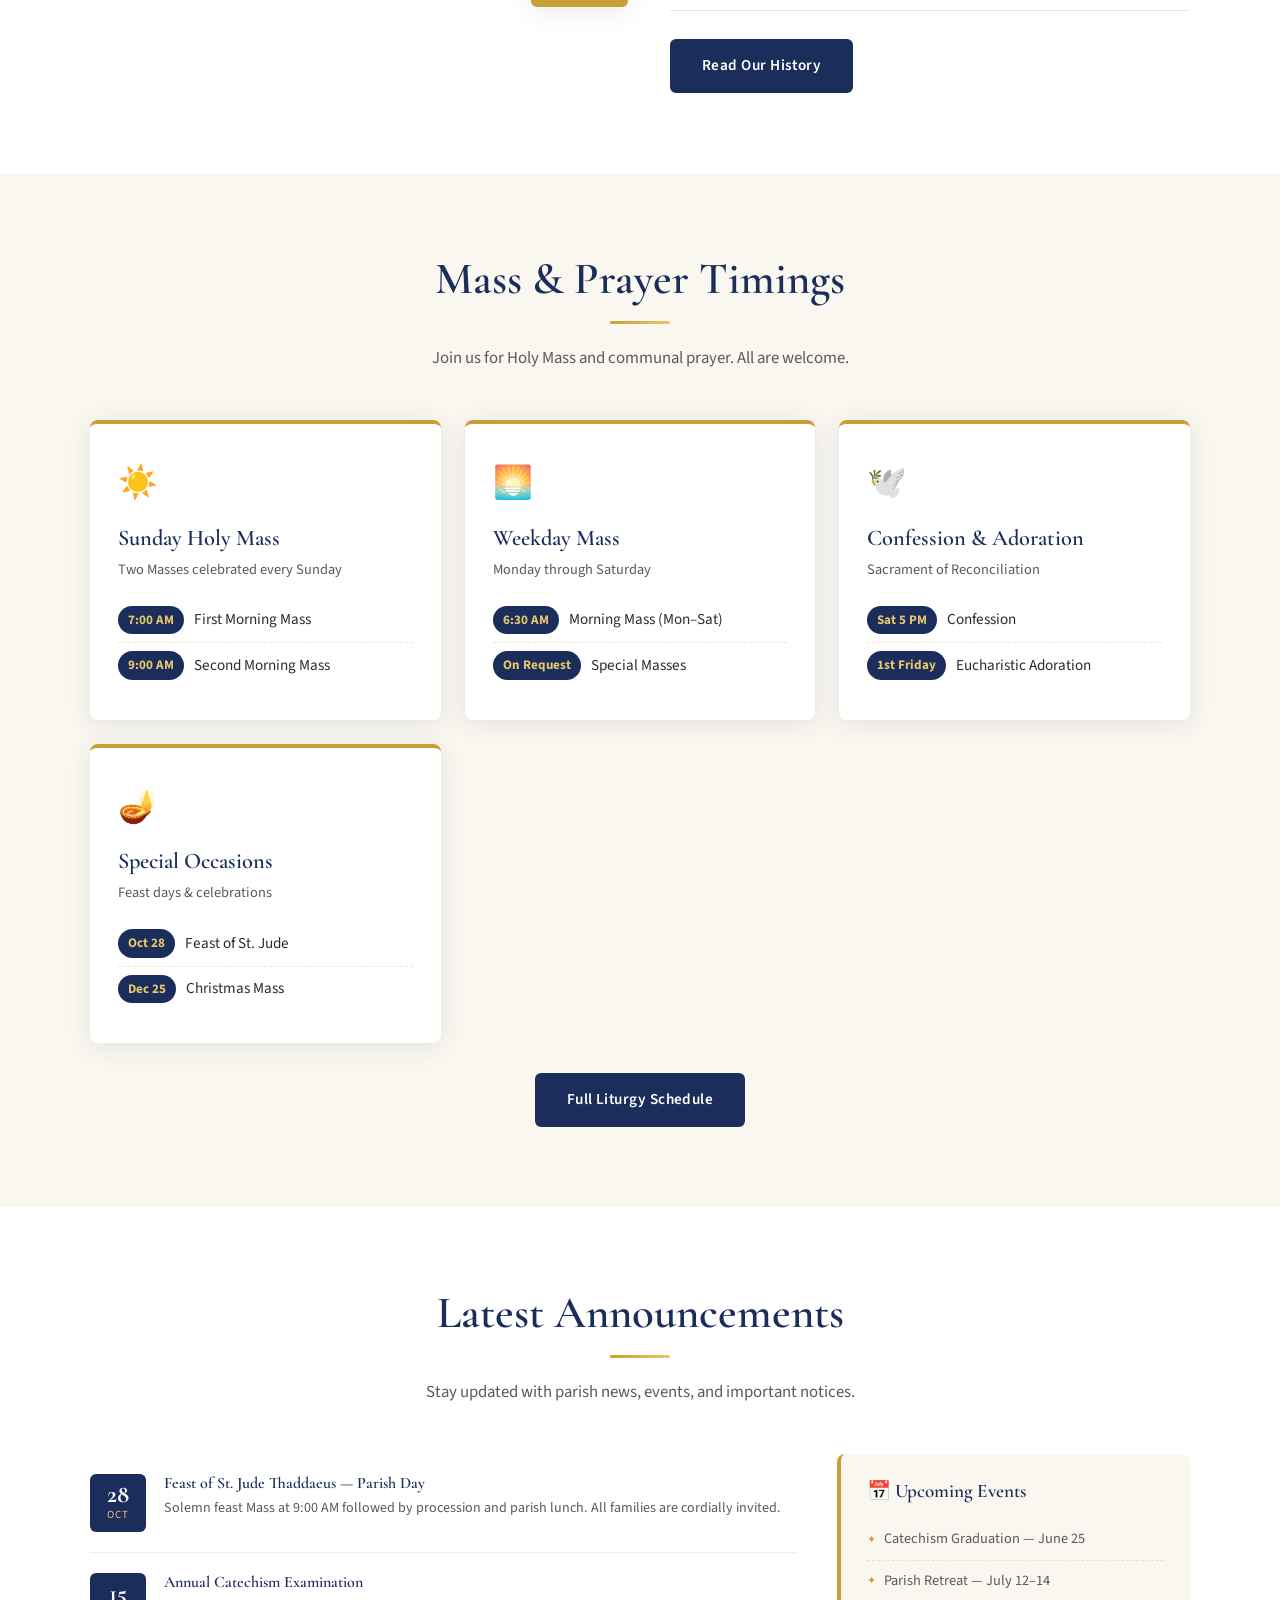
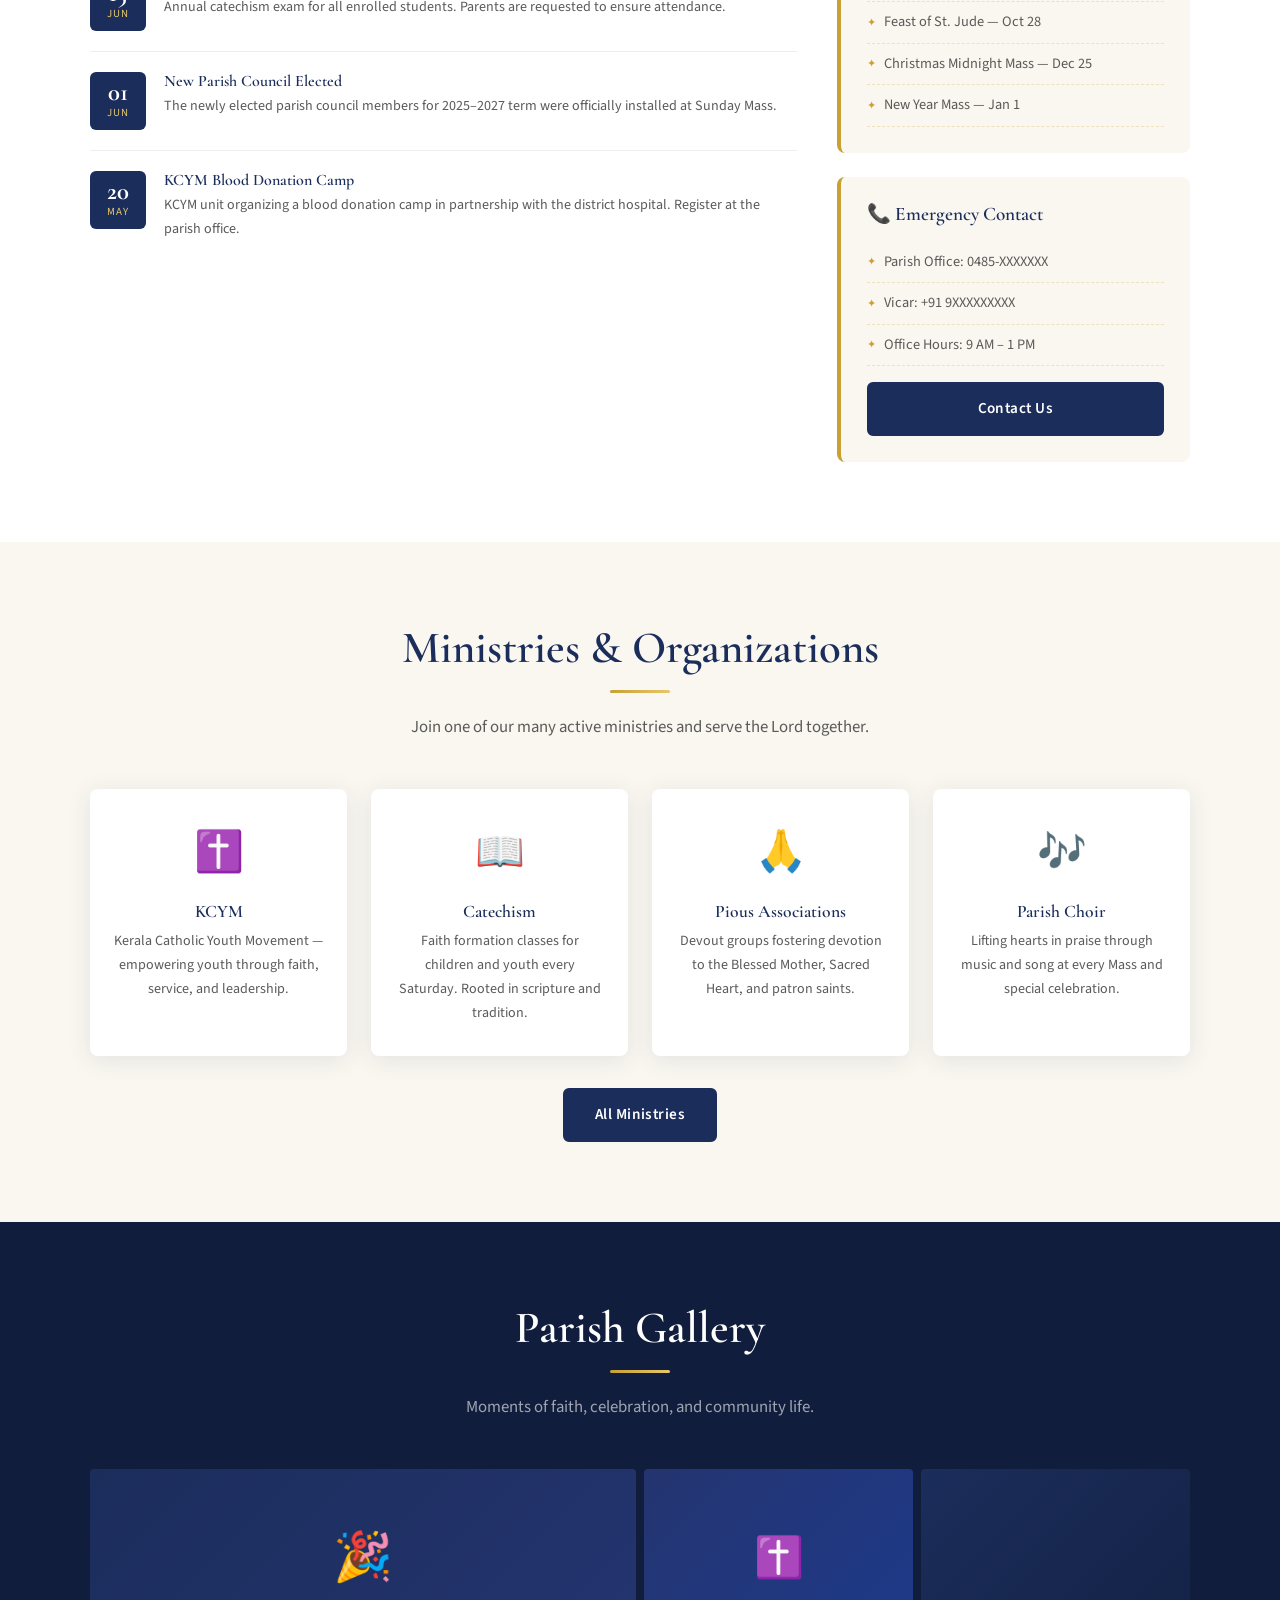
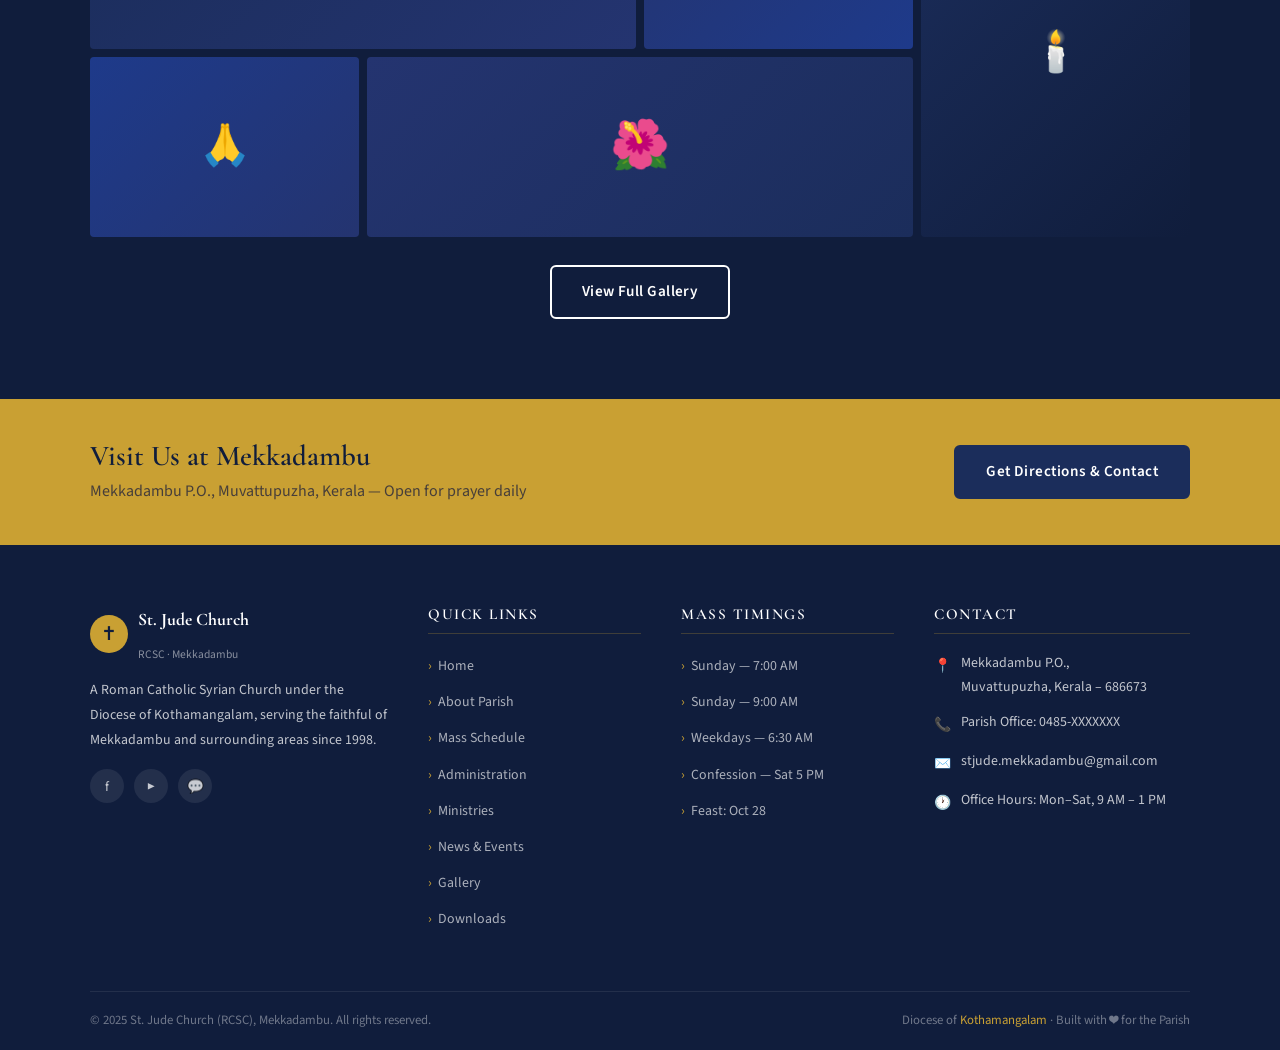
==== commit 39014b35: "Update index.html" ====
--- a/index.html
+++ b/index.html
@@ -3,7 +3,7 @@
 <head>
   <meta charset="UTF-8" />
   <meta name="viewport" content="width=device-width, initial-scale=1.0" />
-  <meta name="description" content="St. Jude Church (RCSC), Mekkadambu — Roman Catholic Syrian Church, Muvattupuzha Diocese. Mass timings, news, and parish information." />
+  <meta name="description" content="St. Jude Church (RCSC), Mekkadambu — Roman Catholic Syrian Church, Kothamangalam Diocese. Mass timings, news, and parish information." />
   <title>St. Jude Church (RCSC), Mekkadambu</title>
   <link rel="preconnect" href="https://fonts.googleapis.com" />
   <link rel="preconnect" href="https://fonts.gstatic.com" crossorigin />
@@ -83,7 +83,7 @@
   <div class="hero-cross" aria-hidden="true">✝</div>
   <div class="container">
     <div class="hero-content">
-      <div class="hero-eyebrow">Roman Catholic Syrian Church · Muvattupuzha Diocese</div>
+      <div class="hero-eyebrow">Roman Catholic Syrian Church · Kothamangalam Diocese</div>
       <h1 id="heroTitle">St. Jude Church<br /><span>Mekkadambu</span></h1>
       <p class="hero-sub">Patron: St. Jude Thaddaeus — "Saint of the Impossible"</p>
       <p style="color:rgba(255,255,255,0.75);max-width:520px;margin-bottom:28px;">
@@ -178,7 +178,7 @@
       <div class="welcome-text reveal reveal-delay-2">
         <span class="eyebrow">Welcome to Our Parish</span>
         <h2>A Community of Faith &amp; Fellowship</h2>
-        <p>St. Jude Church (RCSC) at Mekkadambu is a vibrant Catholic parish under the Diocese of Muvattupuzha. 
+        <p>St. Jude Church (RCSC) at Mekkadambu is a vibrant Catholic parish under the Diocese of Kothamangalam. 
            We are a community united in faith, dedicated to worship, service, and the transforming love of Christ.</p>
         <p>Founded in 1998, our parish has grown steadily in faith and numbers, nurturing generations of families 
            through the sacraments, education, and community service.</p>
@@ -423,7 +423,7 @@
             <span style="font-size:0.72rem;color:rgba(255,255,255,0.5);display:block;">RCSC · Mekkadambu</span>
           </div>
         </div>
-        <p>A Roman Catholic Syrian Church under the Diocese of Muvattupuzha, serving the faithful of Mekkadambu and surrounding areas since 1998.</p>
+        <p>A Roman Catholic Syrian Church under the Diocese of Kothamangalam, serving the faithful of Mekkadambu and surrounding areas since 1998.</p>
         <div class="social-links" aria-label="Social media">
           <a href="#" class="social-link" aria-label="Facebook">f</a>
           <a href="#" class="social-link" aria-label="YouTube">▶</a>
@@ -469,7 +469,7 @@
   <div class="container">
     <div class="footer-bottom">
       <p>© 2025 St. Jude Church (RCSC), Mekkadambu. All rights reserved.</p>
-      <p>Diocese of <a href="#">Muvattupuzha</a> · Built with ❤️ for the Parish</p>
+      <p>Diocese of <a href="#">Kothamangalam</a> · Built with ❤️ for the Parish</p>
     </div>
   </div>
 </footer>
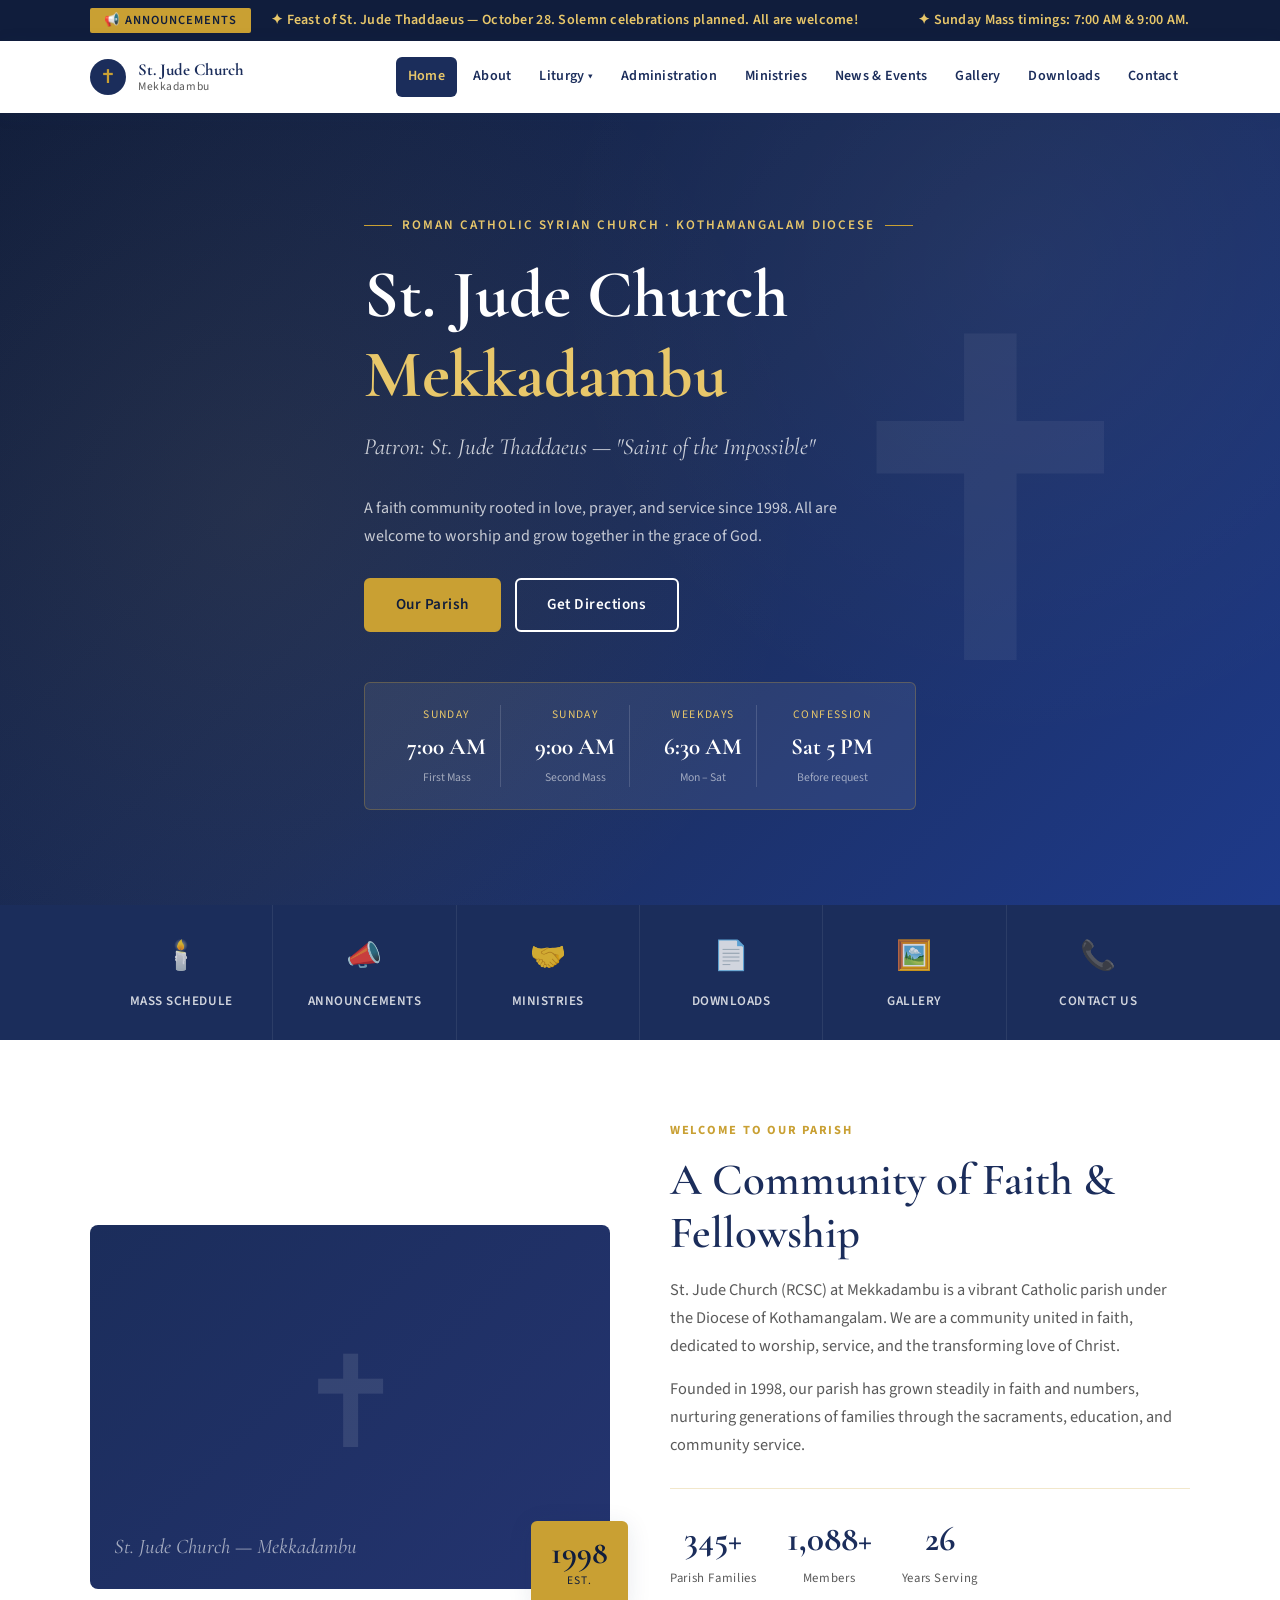
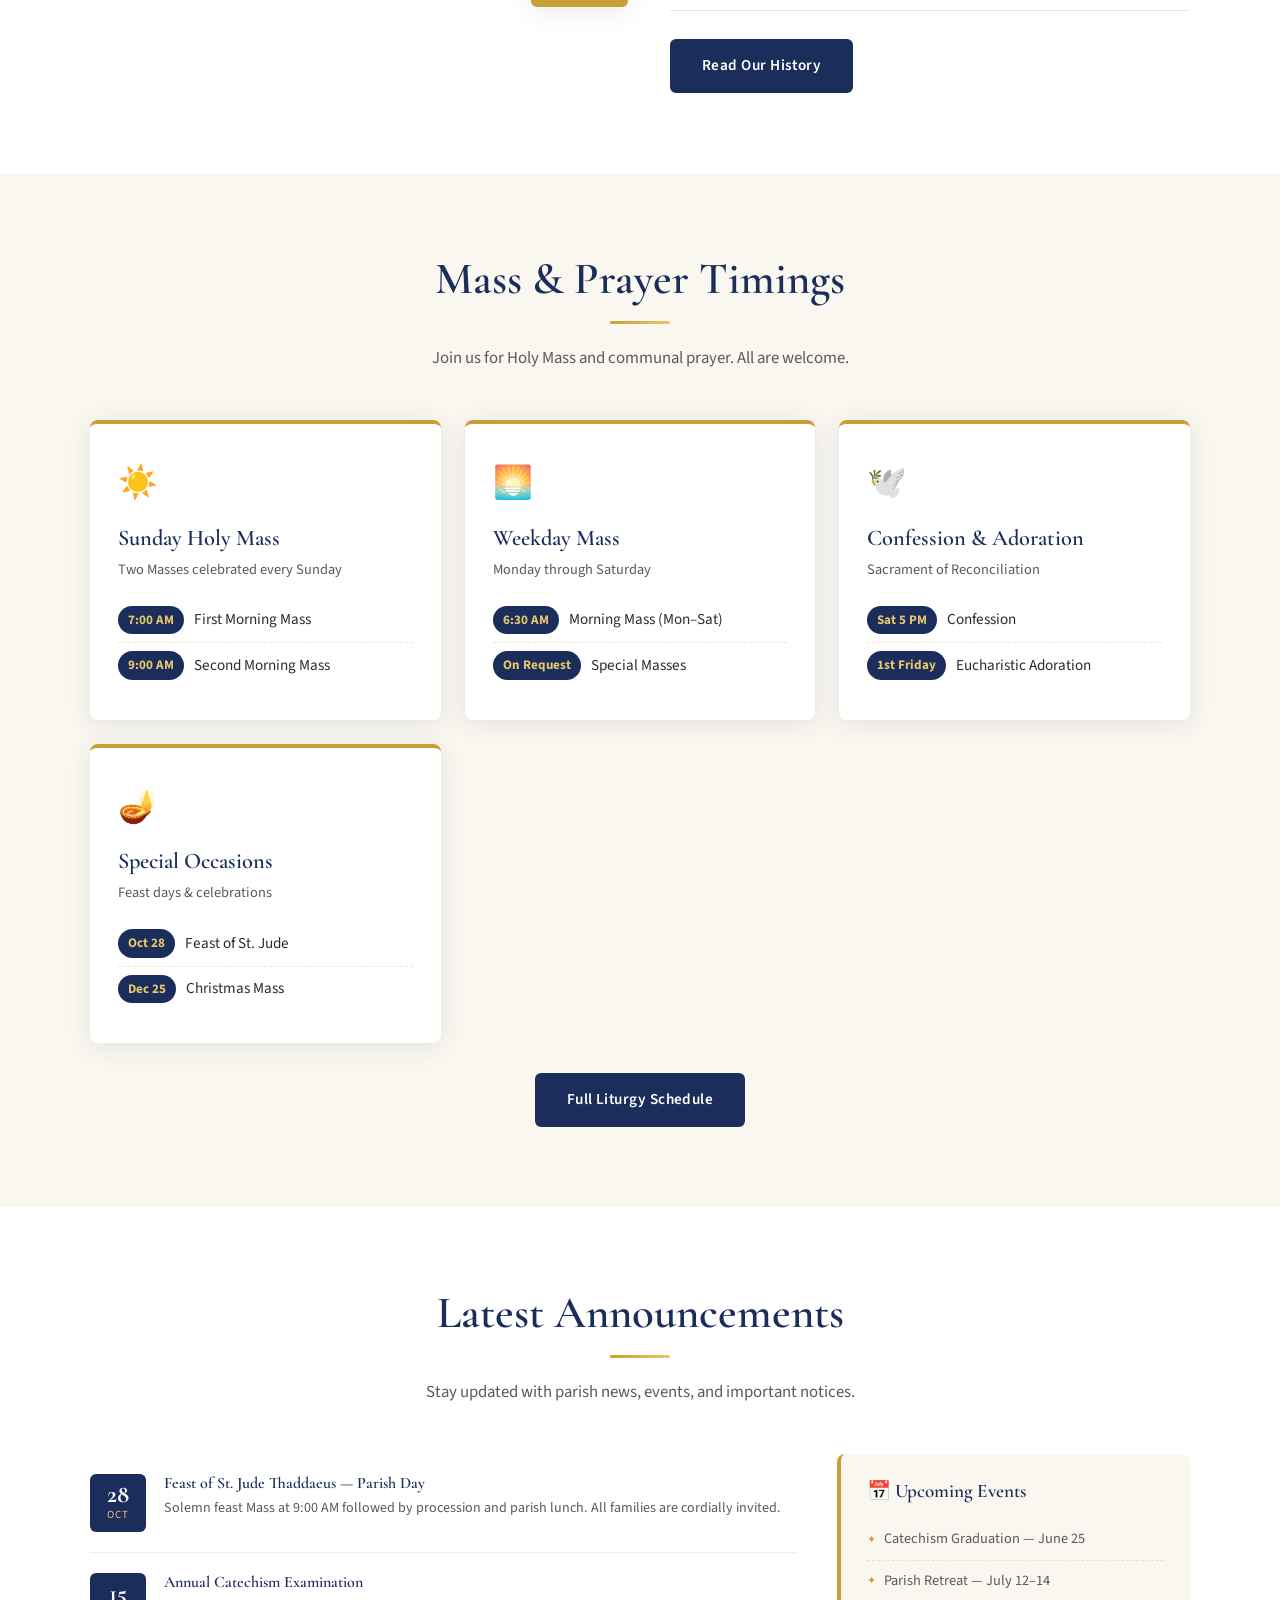
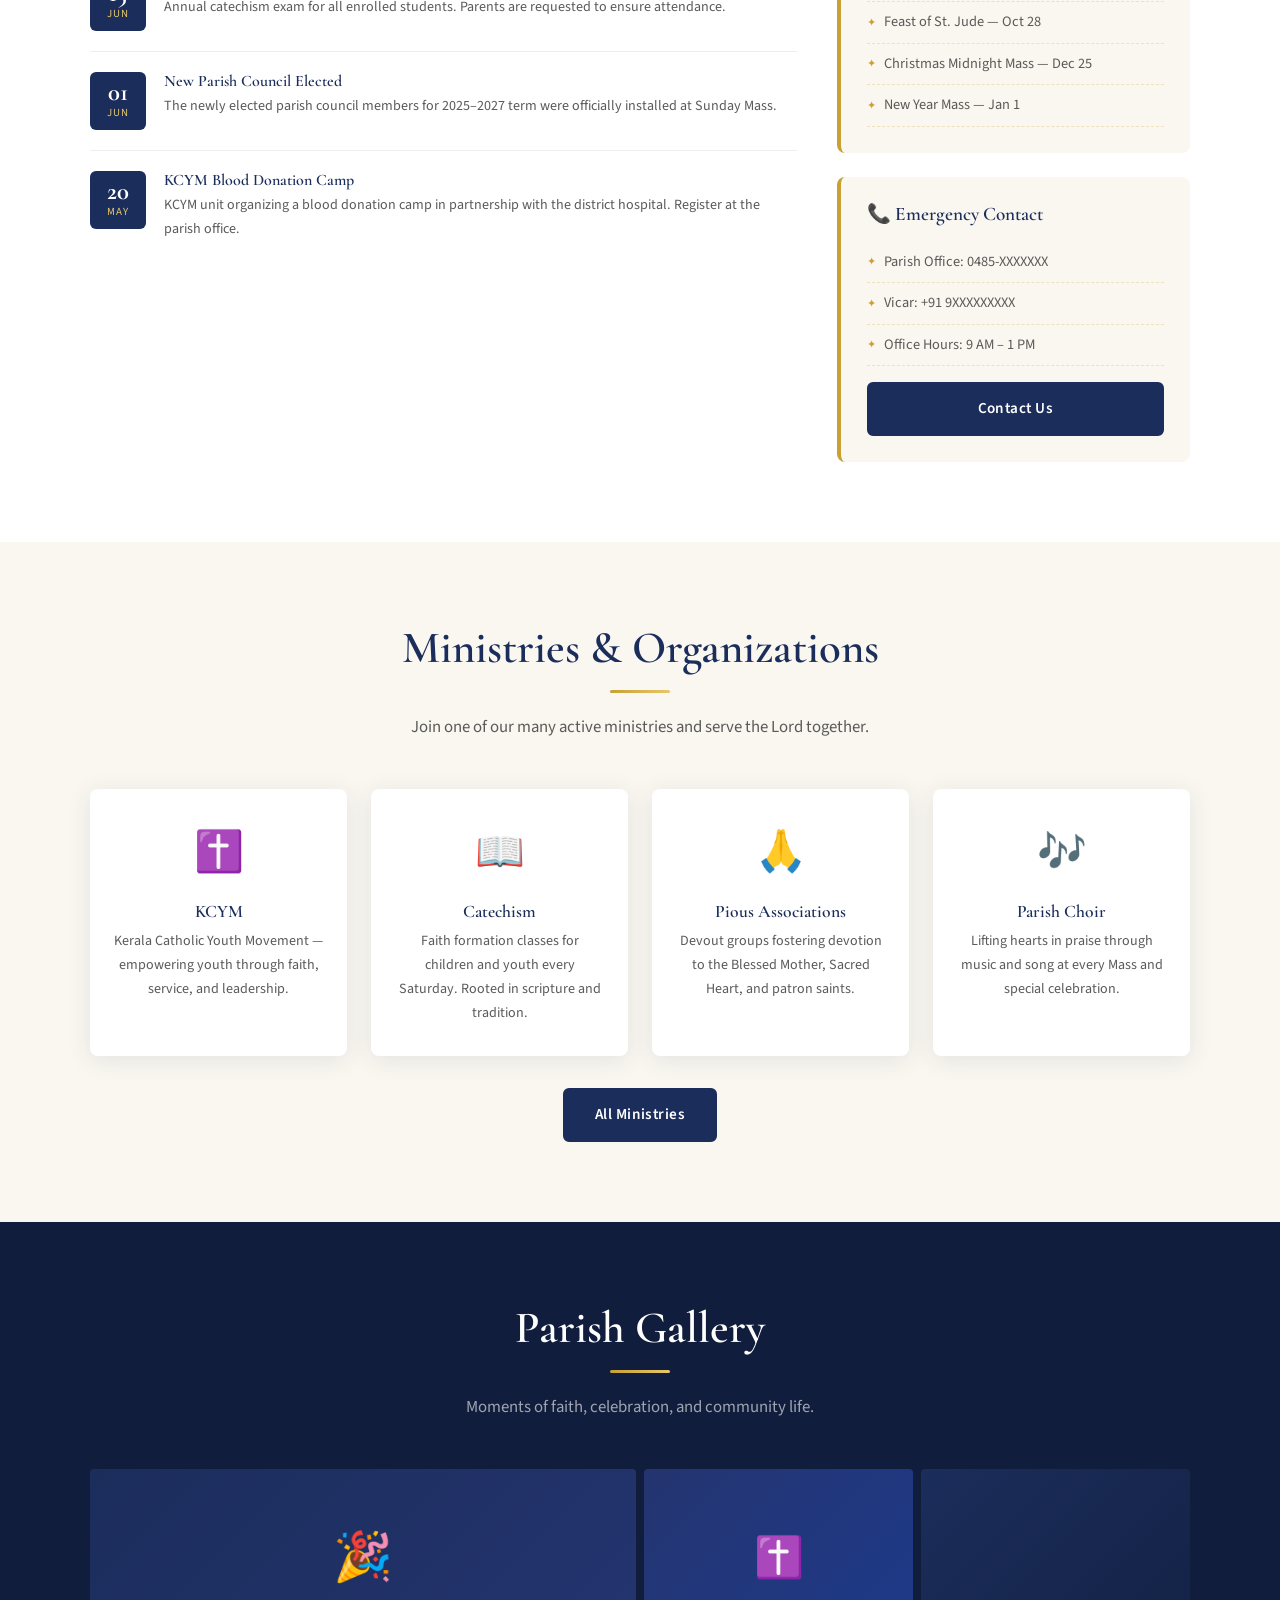
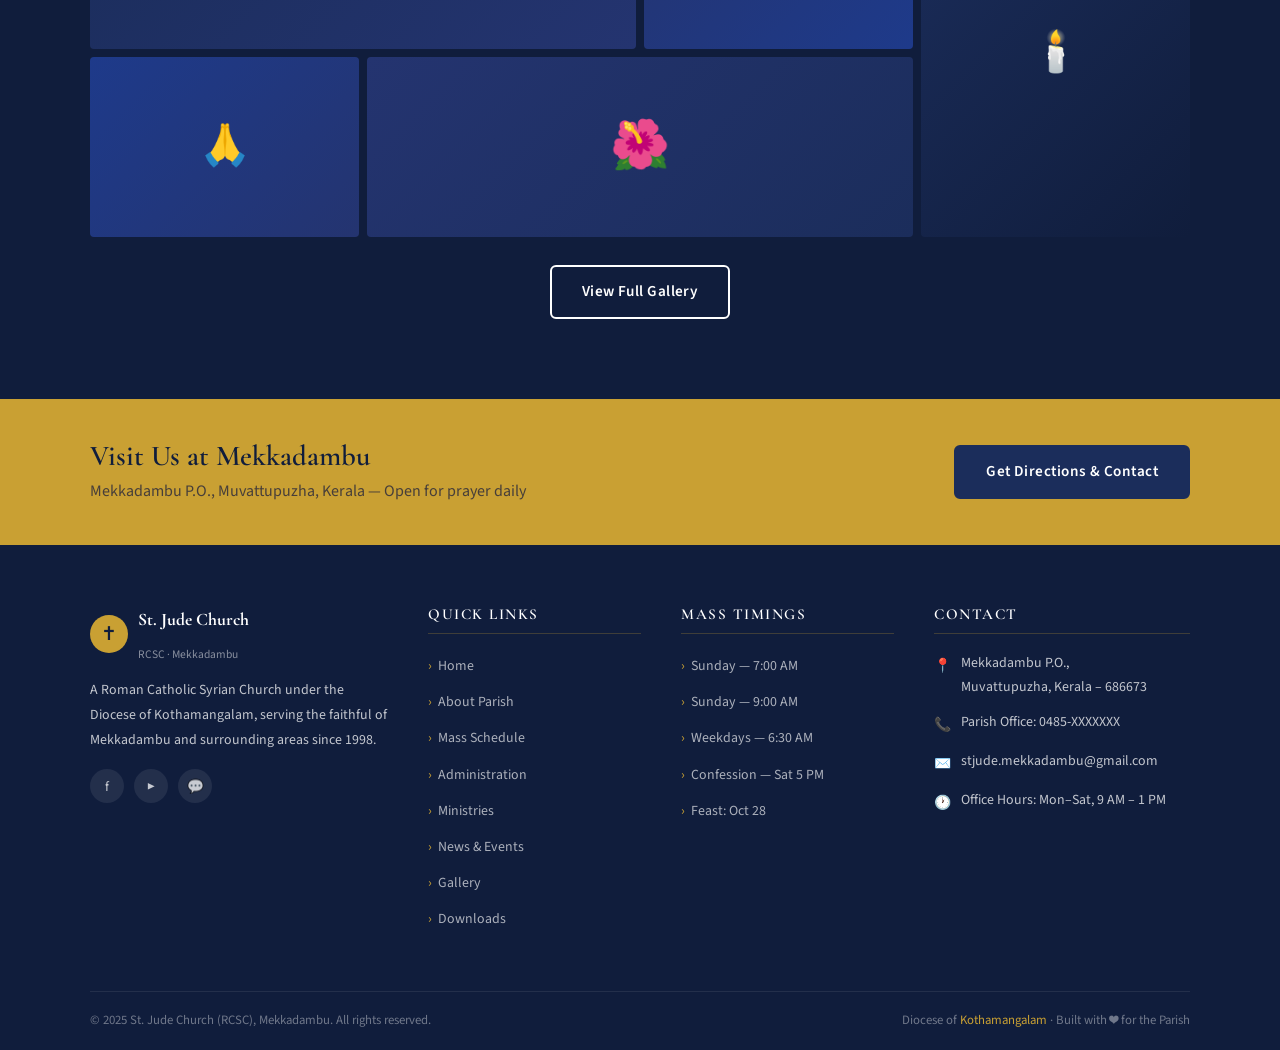
==== commit 245913ad: "Update index.html" ====
--- a/index.html
+++ b/index.html
@@ -3,8 +3,8 @@
 <head>
   <meta charset="UTF-8" />
   <meta name="viewport" content="width=device-width, initial-scale=1.0" />
-  <meta name="description" content="St. Jude Church (RCSC), Mekkadambu — Roman Catholic Syrian Church, Kothamangalam Diocese. Mass timings, news, and parish information." />
-  <title>St. Jude Church (RCSC), Mekkadambu</title>
+  <meta name="description" content="St. Jude Church, Mekkadambu — Roman Catholic Syrian Church, Kothamangalam Diocese. Mass timings, news, and parish information." />
+  <title>St. Jude Church, Mekkadambu</title>
   <link rel="preconnect" href="https://fonts.googleapis.com" />
   <link rel="preconnect" href="https://fonts.gstatic.com" crossorigin />
   <link href="https://fonts.googleapis.com/css2?family=Cormorant+Garamond:ital,wght@0,400;0,600;0,700;1,400;1,600&family=Source+Sans+3:wght@400;600;700&display=swap" rel="stylesheet" />
@@ -44,7 +44,7 @@
       <div class="cross-icon" aria-hidden="true">✝</div>
       <div class="nav-brand-text">
         <span class="nav-brand-name">St. Jude Church</span>
-        <span class="nav-brand-sub">RCSC · Mekkadambu</span>
+        <span class="nav-brand-sub">Mekkadambu</span>
       </div>
     </a>
 
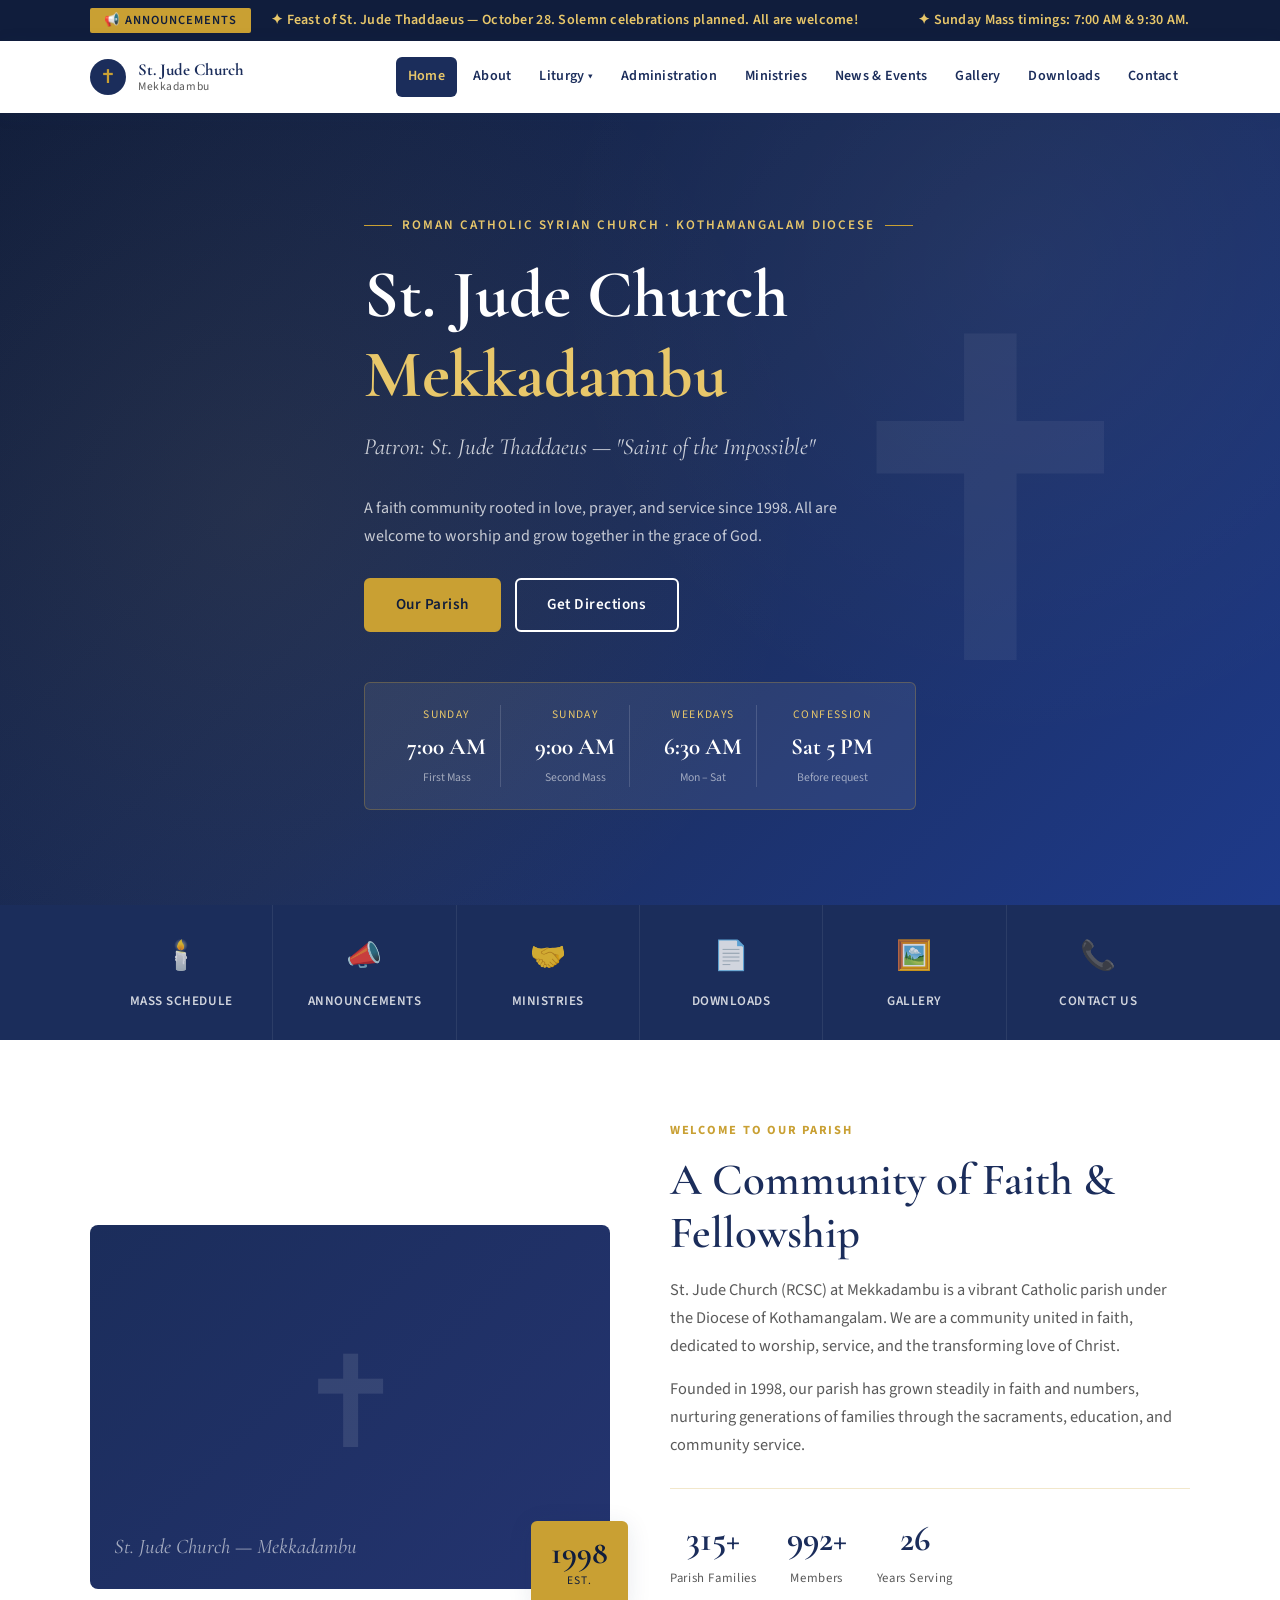
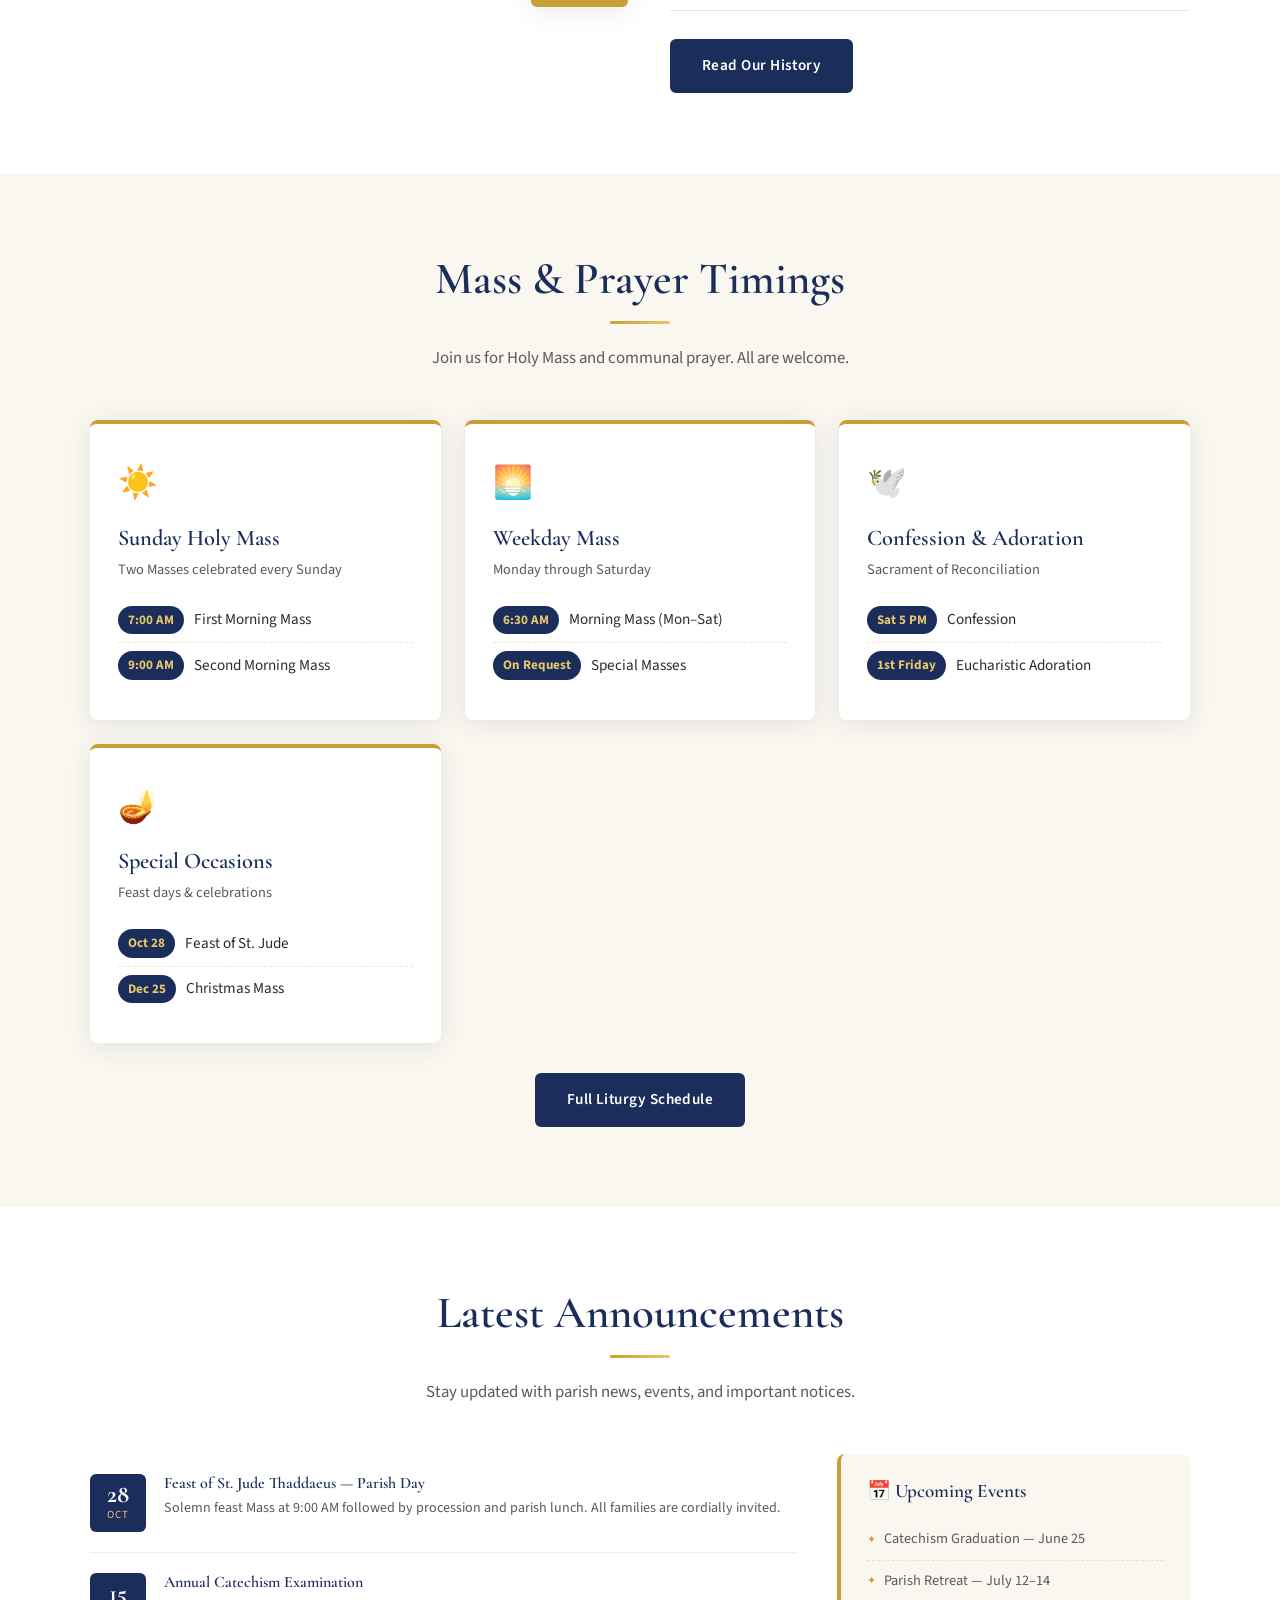
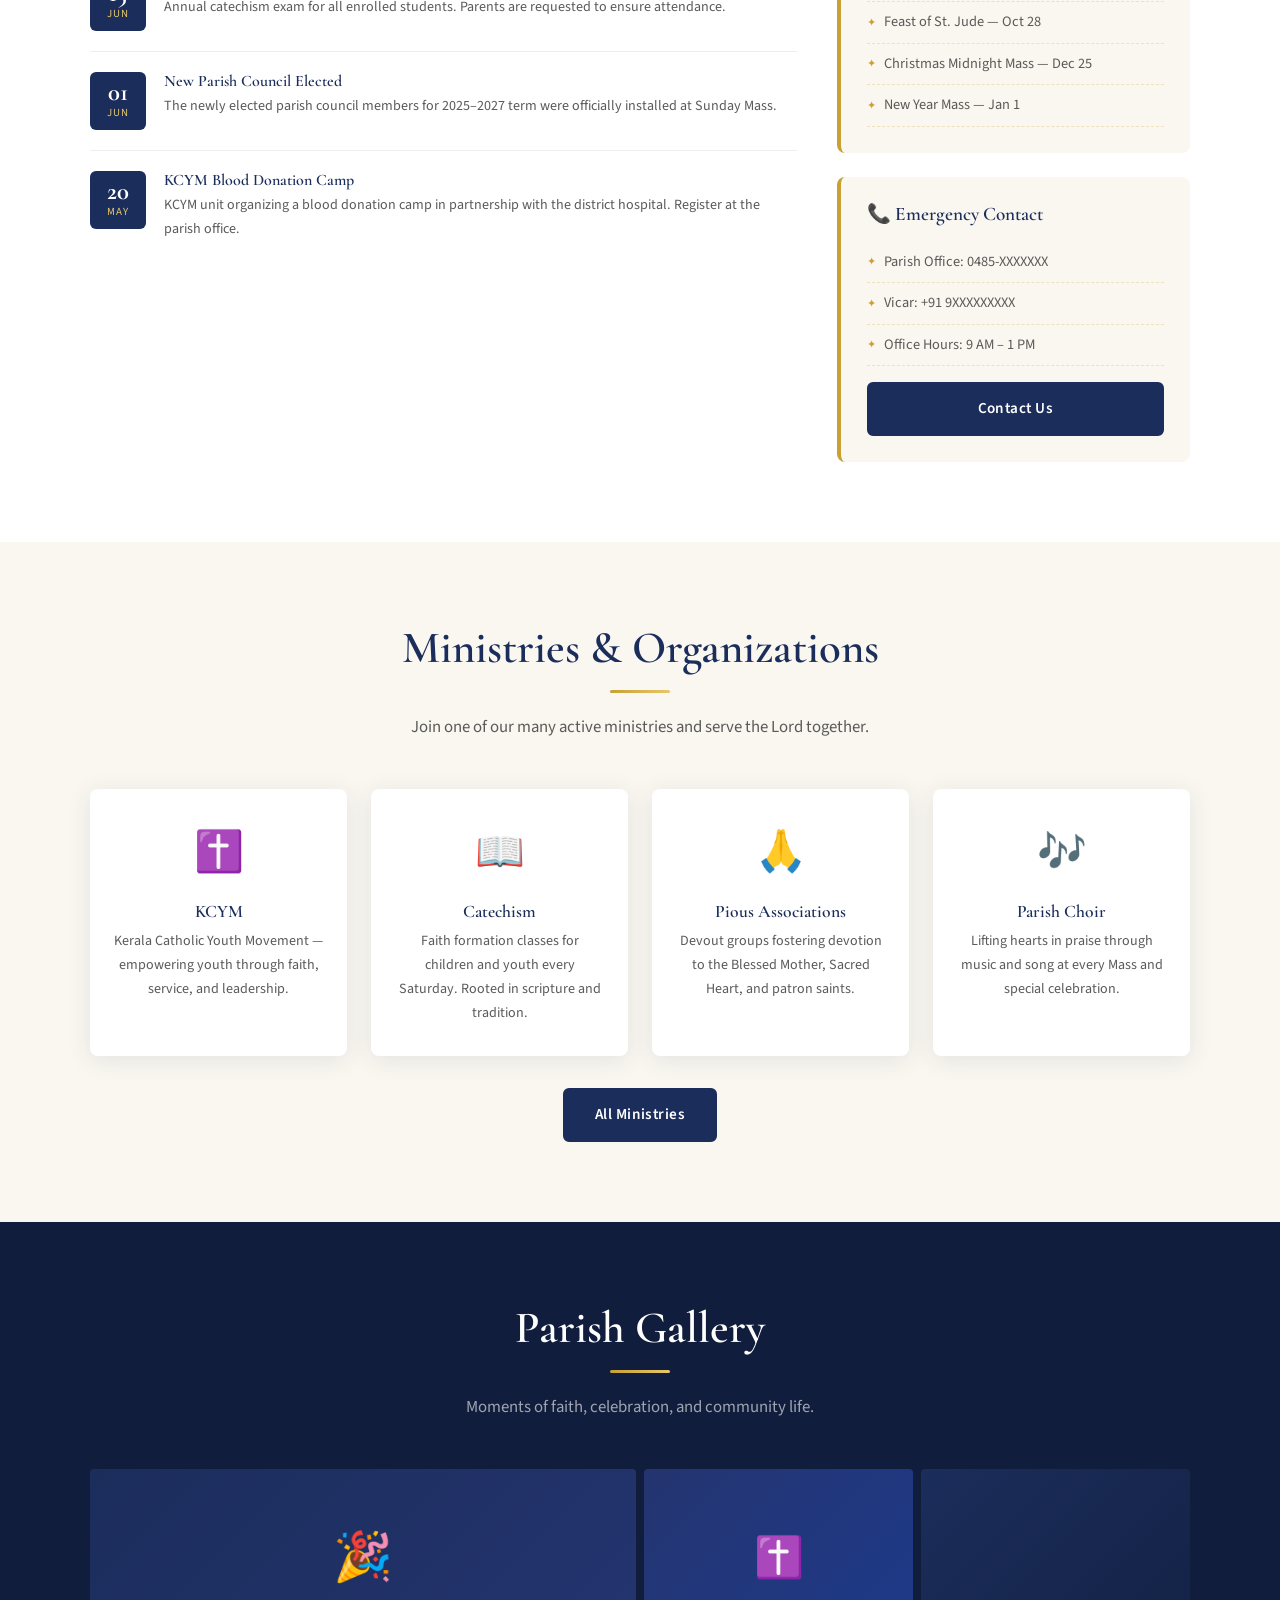
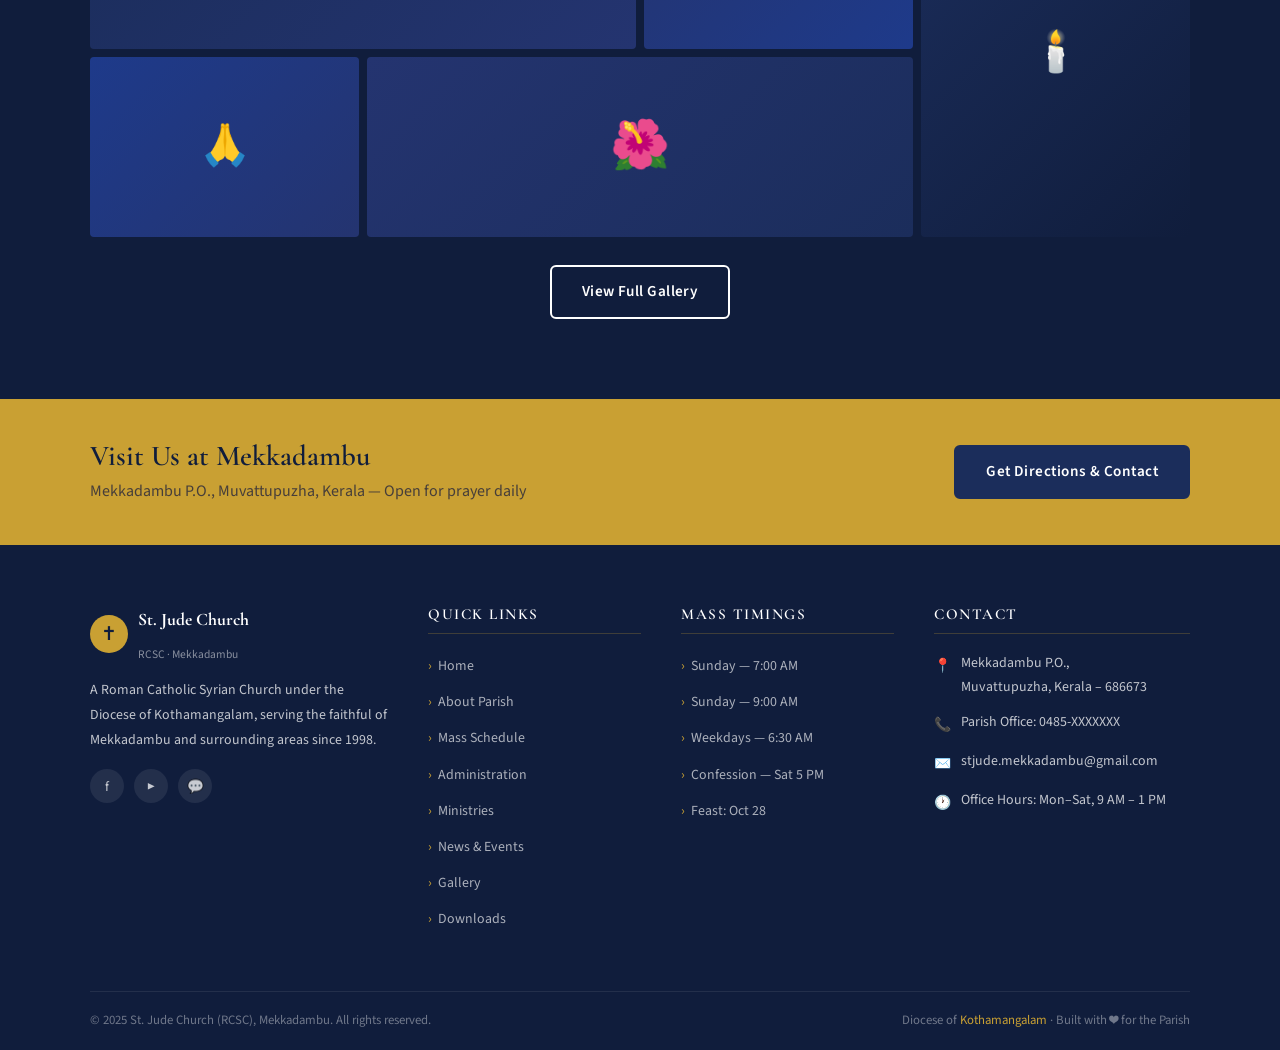
==== commit 4fe9eaa9: "Update index.html" ====
--- a/index.html
+++ b/index.html
@@ -21,15 +21,15 @@
     <div class="ticker-inner" style="flex:1;overflow:hidden;">
       <div class="ticker-content">
         <span>✦ Feast of St. Jude Thaddaeus — October 28. Solemn celebrations planned. All are welcome!</span>
-        <span>✦ Sunday Mass timings: 7:00 AM &amp; 9:00 AM. Weekday Mass: 6:30 AM.</span>
+        <span>✦ Sunday Mass timings: 7:00 AM &amp; 9:30 AM. Weekday Mass: 6:30 AM.</span>
         <span>✦ Monthly KCYM meeting — 3rd Sunday after 9:00 AM Mass.</span>
         <span>✦ Parish Bulletin for May 2025 now available. Visit Downloads page.</span>
-        <span>✦ Catechism classes every Saturday from 9:00 AM – 11:00 AM.</span>
+        <span>✦ Catechism classes every Sunday from 10:30 AM – 12:30 PM.</span>
         <span>✦ Feast of St. Jude Thaddaeus — October 28. Solemn celebrations planned. All are welcome!</span>
         <span>✦ Sunday Mass timings: 7:00 AM &amp; 9:00 AM. Weekday Mass: 6:30 AM.</span>
         <span>✦ Monthly KCYM meeting — 3rd Sunday after 9:00 AM Mass.</span>
         <span>✦ Parish Bulletin for May 2025 now available. Visit Downloads page.</span>
-        <span>✦ Catechism classes every Saturday from 9:00 AM – 11:00 AM.</span>
+        <span>✦ Catechism classes every Sunday from 10:30 AM – 12:30 PM.</span>
       </div>
     </div>
   </div>
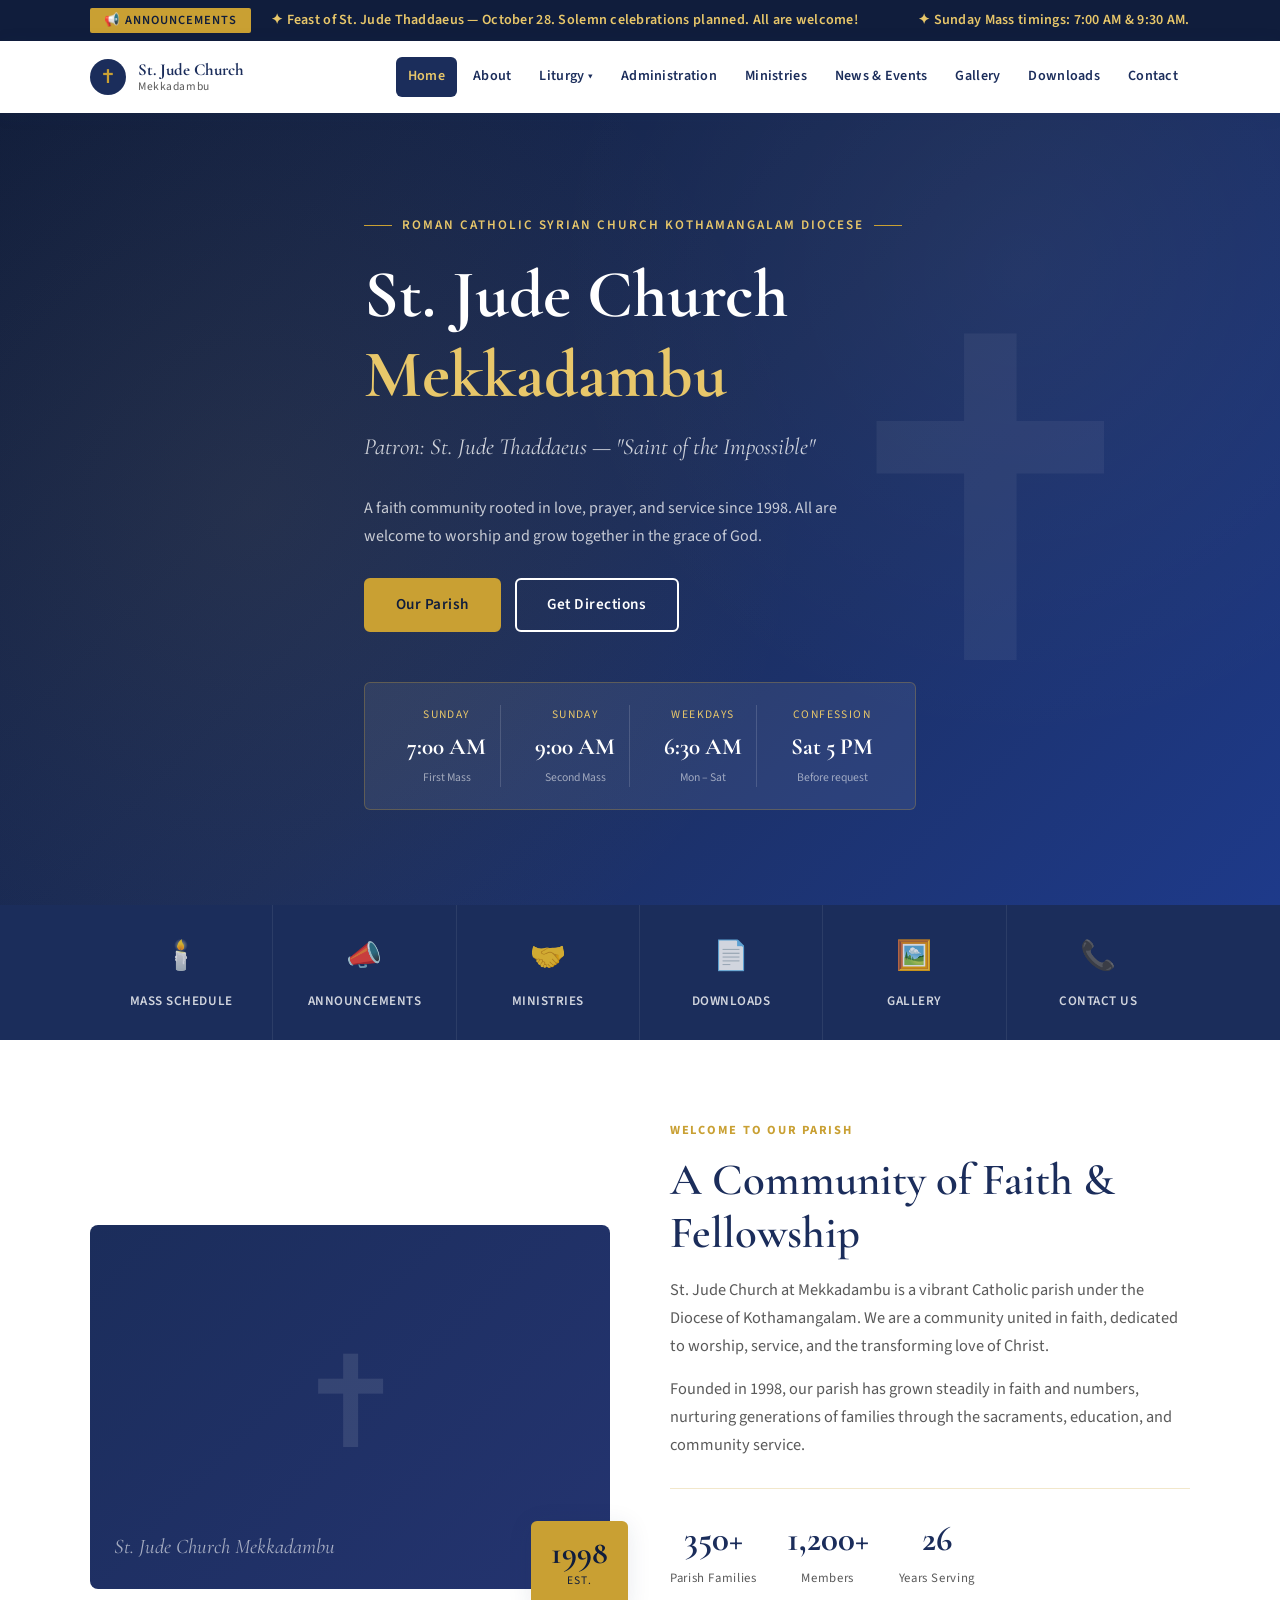
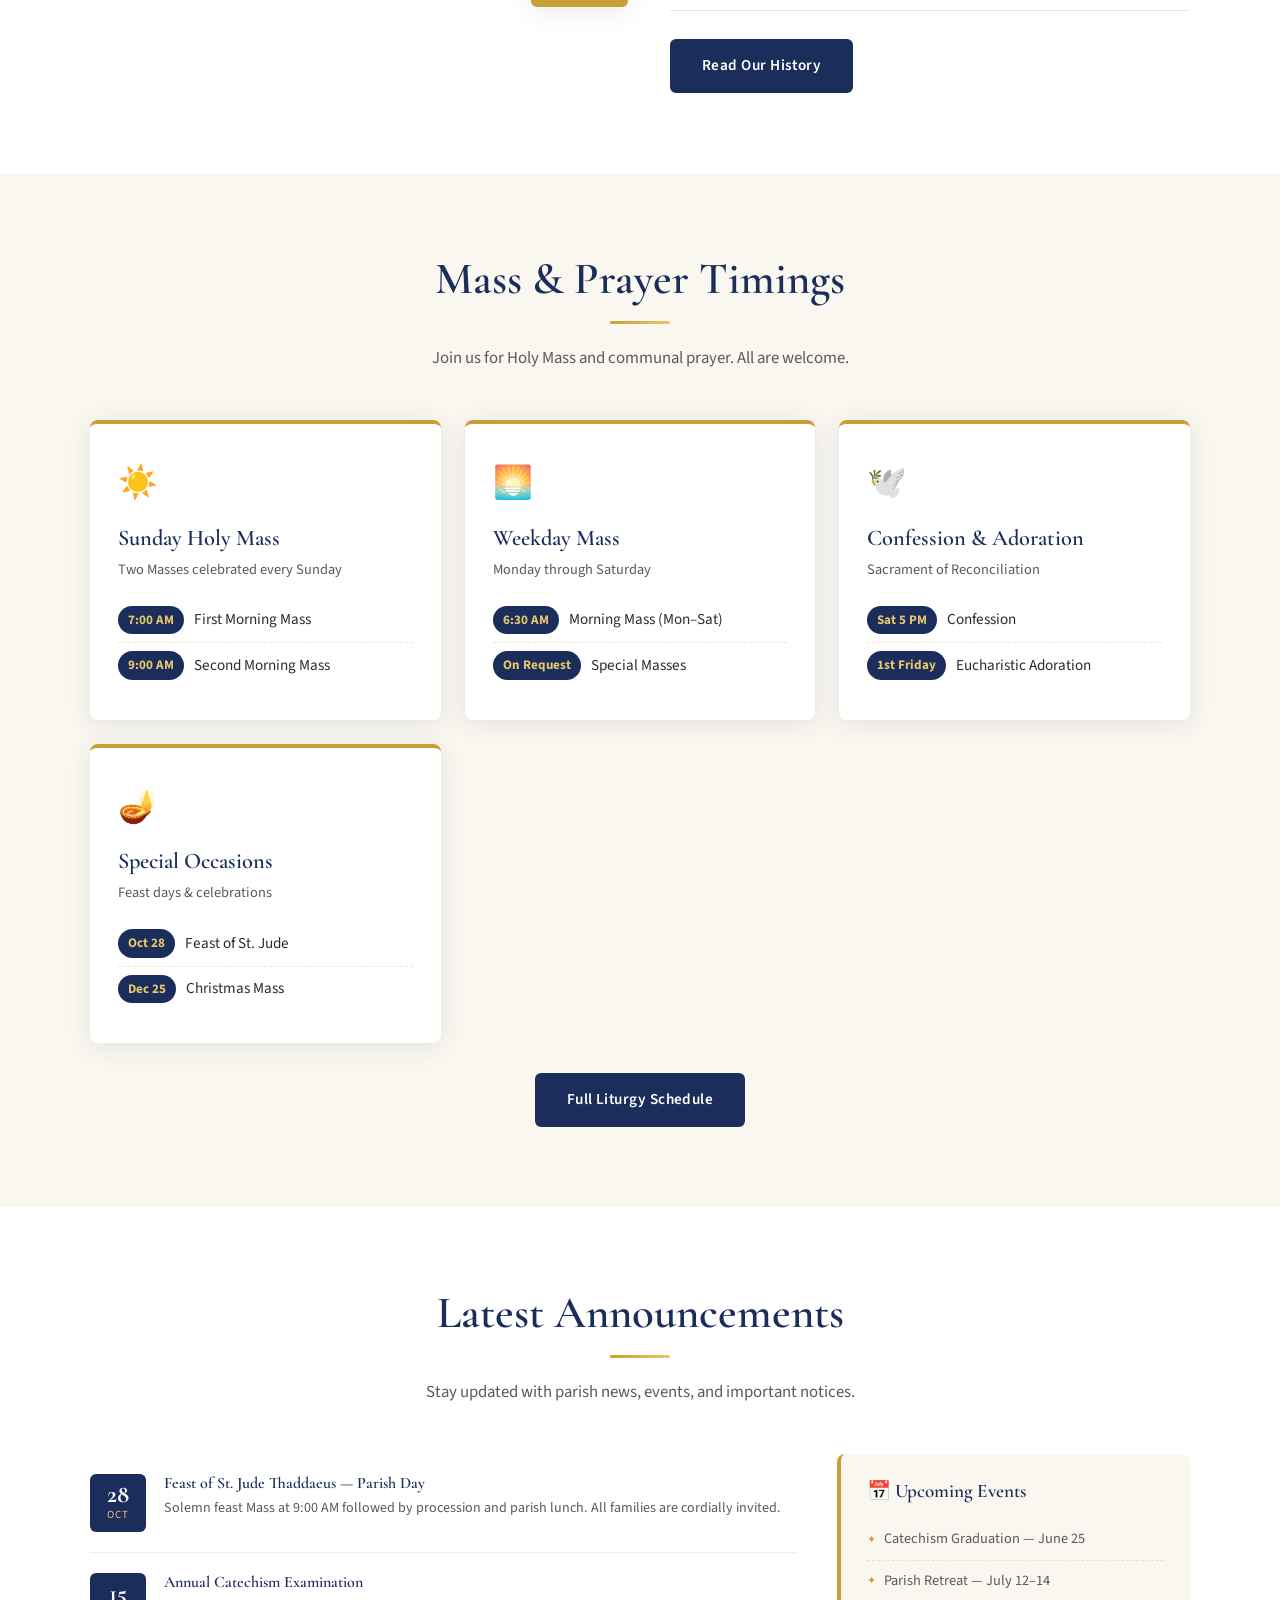
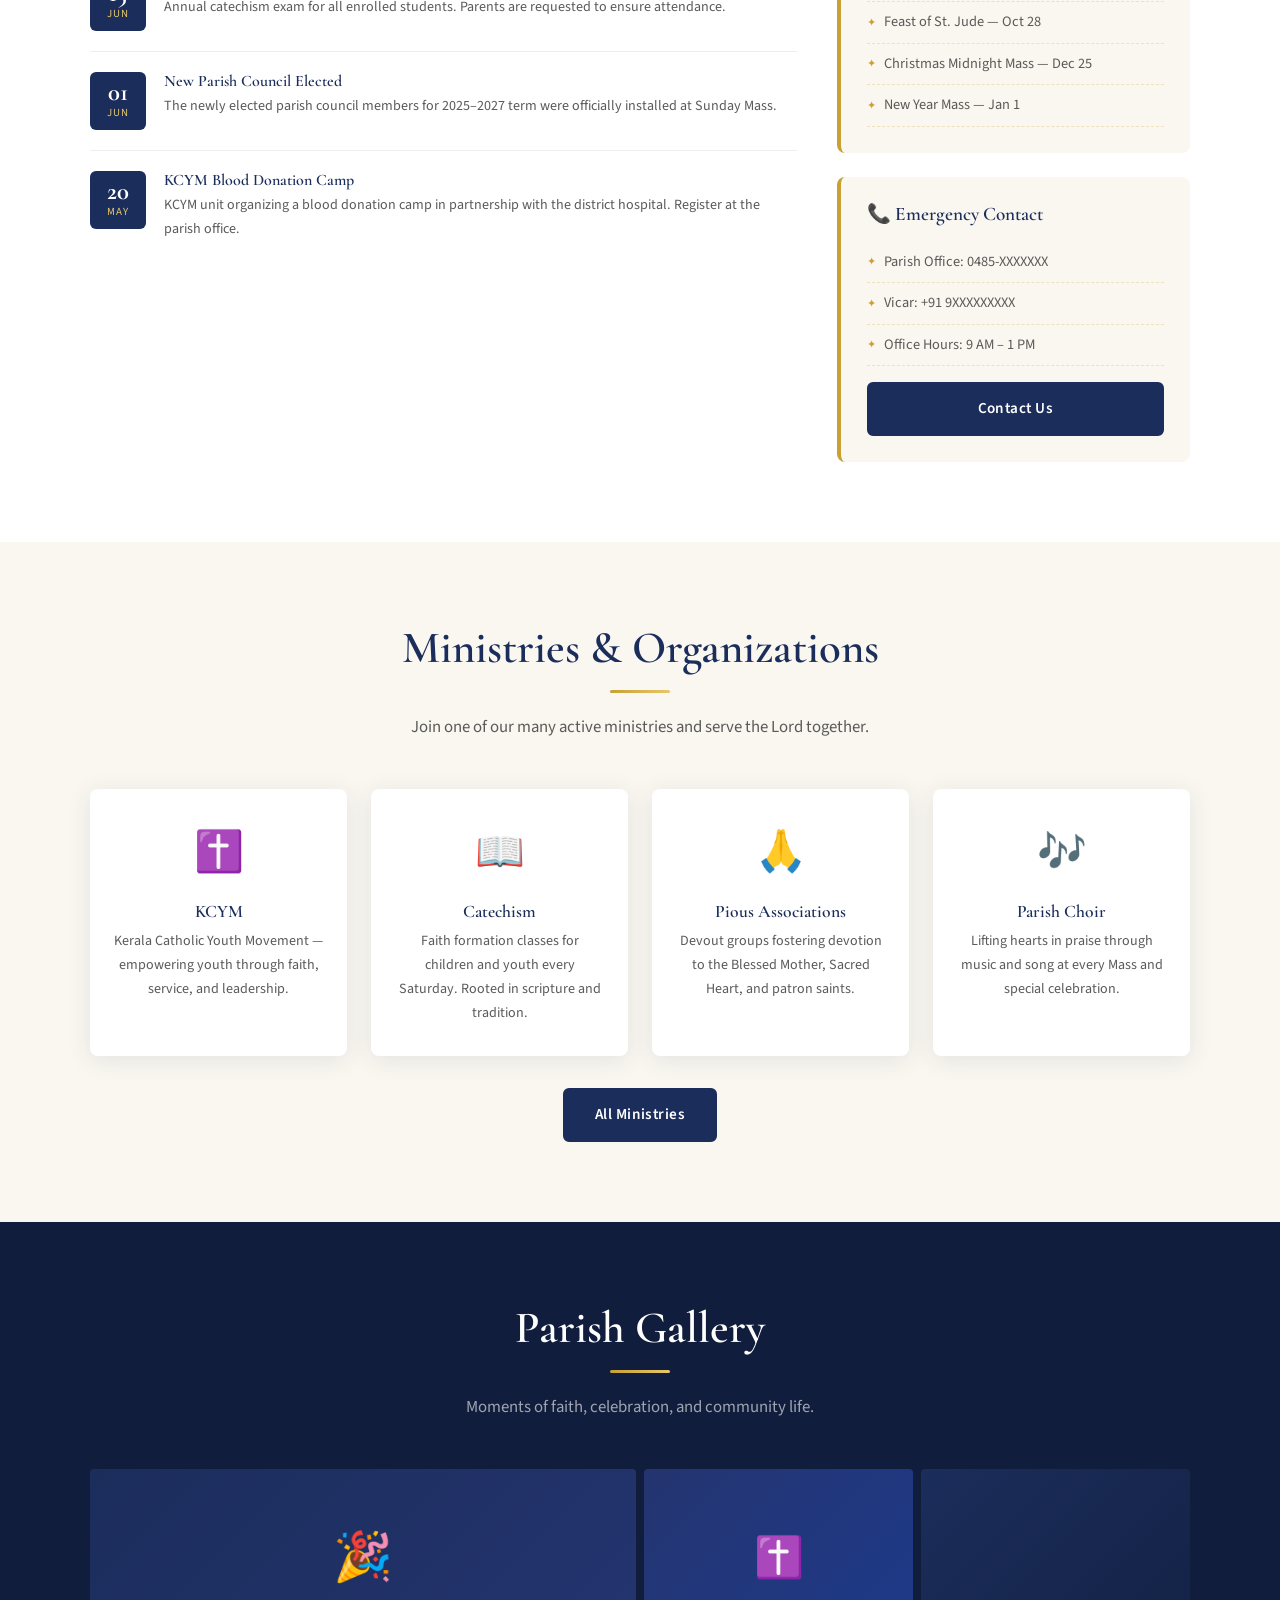
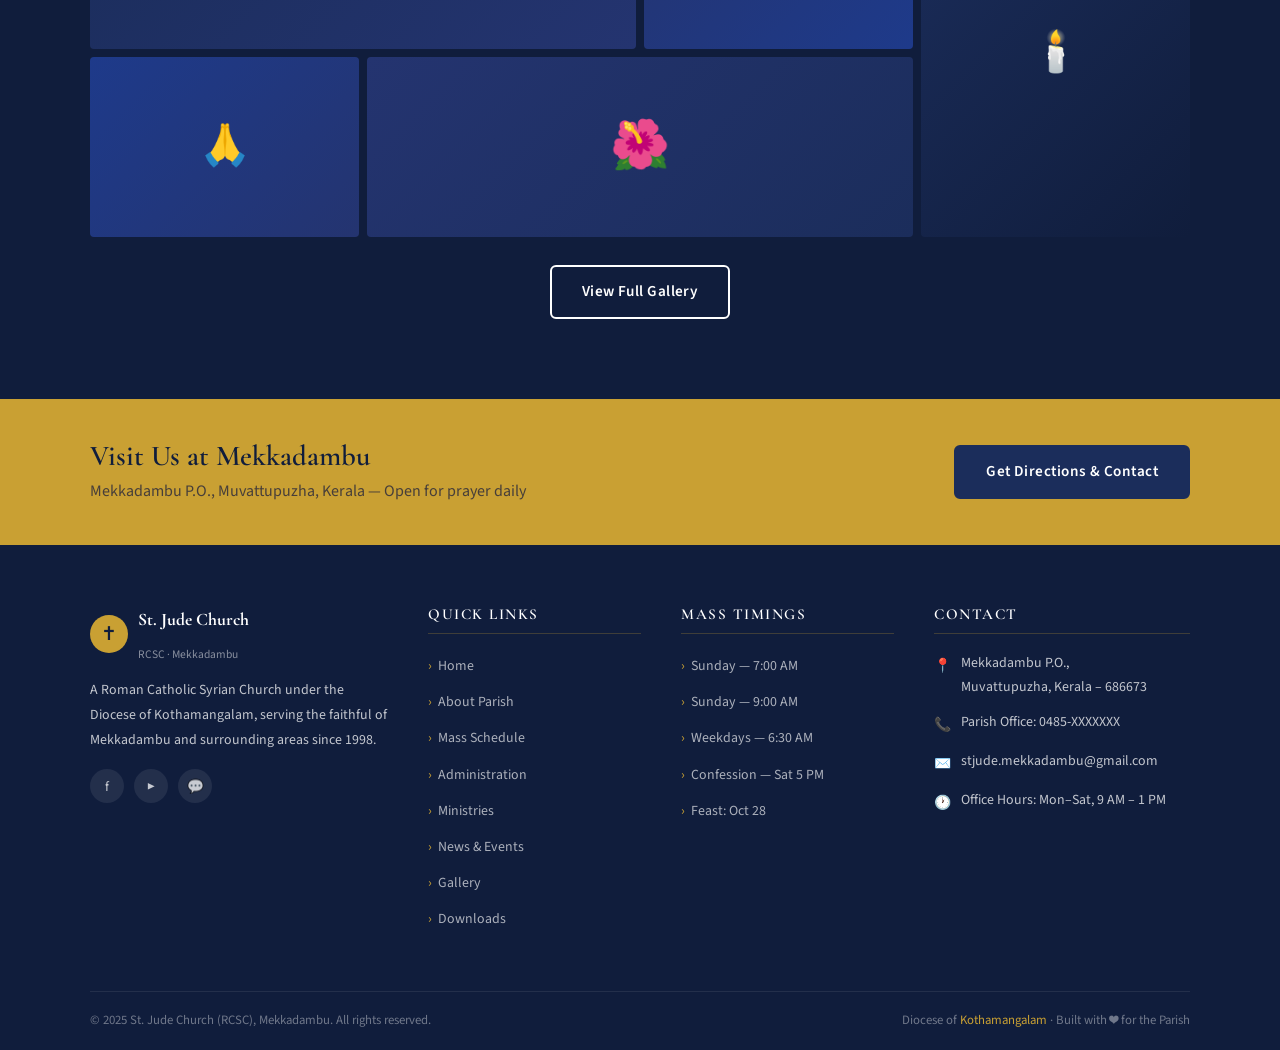
==== commit 1f90a8cd: "Update index.html" ====
--- a/index.html
+++ b/index.html
@@ -83,7 +83,7 @@
   <div class="hero-cross" aria-hidden="true">✝</div>
   <div class="container">
     <div class="hero-content">
-      <div class="hero-eyebrow">Roman Catholic Syrian Church · Kothamangalam Diocese</div>
+      <div class="hero-eyebrow">Roman Catholic Syrian Church Kothamangalam Diocese</div>
       <h1 id="heroTitle">St. Jude Church<br /><span>Mekkadambu</span></h1>
       <p class="hero-sub">Patron: St. Jude Thaddaeus — "Saint of the Impossible"</p>
       <p style="color:rgba(255,255,255,0.75);max-width:520px;margin-bottom:28px;">
@@ -166,7 +166,7 @@
         <div class="img-placeholder">
           <div class="cross-large" aria-hidden="true">✝</div>
           <div style="position:absolute;bottom:24px;left:24px;color:rgba(255,255,255,0.6);font-family:var(--ff-display);font-size:1.3rem;font-style:italic;">
-            St. Jude Church — Mekkadambu
+            St. Jude Church Mekkadambu
           </div>
         </div>
         <div class="img-badge">
@@ -178,7 +178,7 @@
       <div class="welcome-text reveal reveal-delay-2">
         <span class="eyebrow">Welcome to Our Parish</span>
         <h2>A Community of Faith &amp; Fellowship</h2>
-        <p>St. Jude Church (RCSC) at Mekkadambu is a vibrant Catholic parish under the Diocese of Kothamangalam. 
+        <p>St. Jude Church at Mekkadambu is a vibrant Catholic parish under the Diocese of Kothamangalam. 
            We are a community united in faith, dedicated to worship, service, and the transforming love of Christ.</p>
         <p>Founded in 1998, our parish has grown steadily in faith and numbers, nurturing generations of families 
            through the sacraments, education, and community service.</p>
